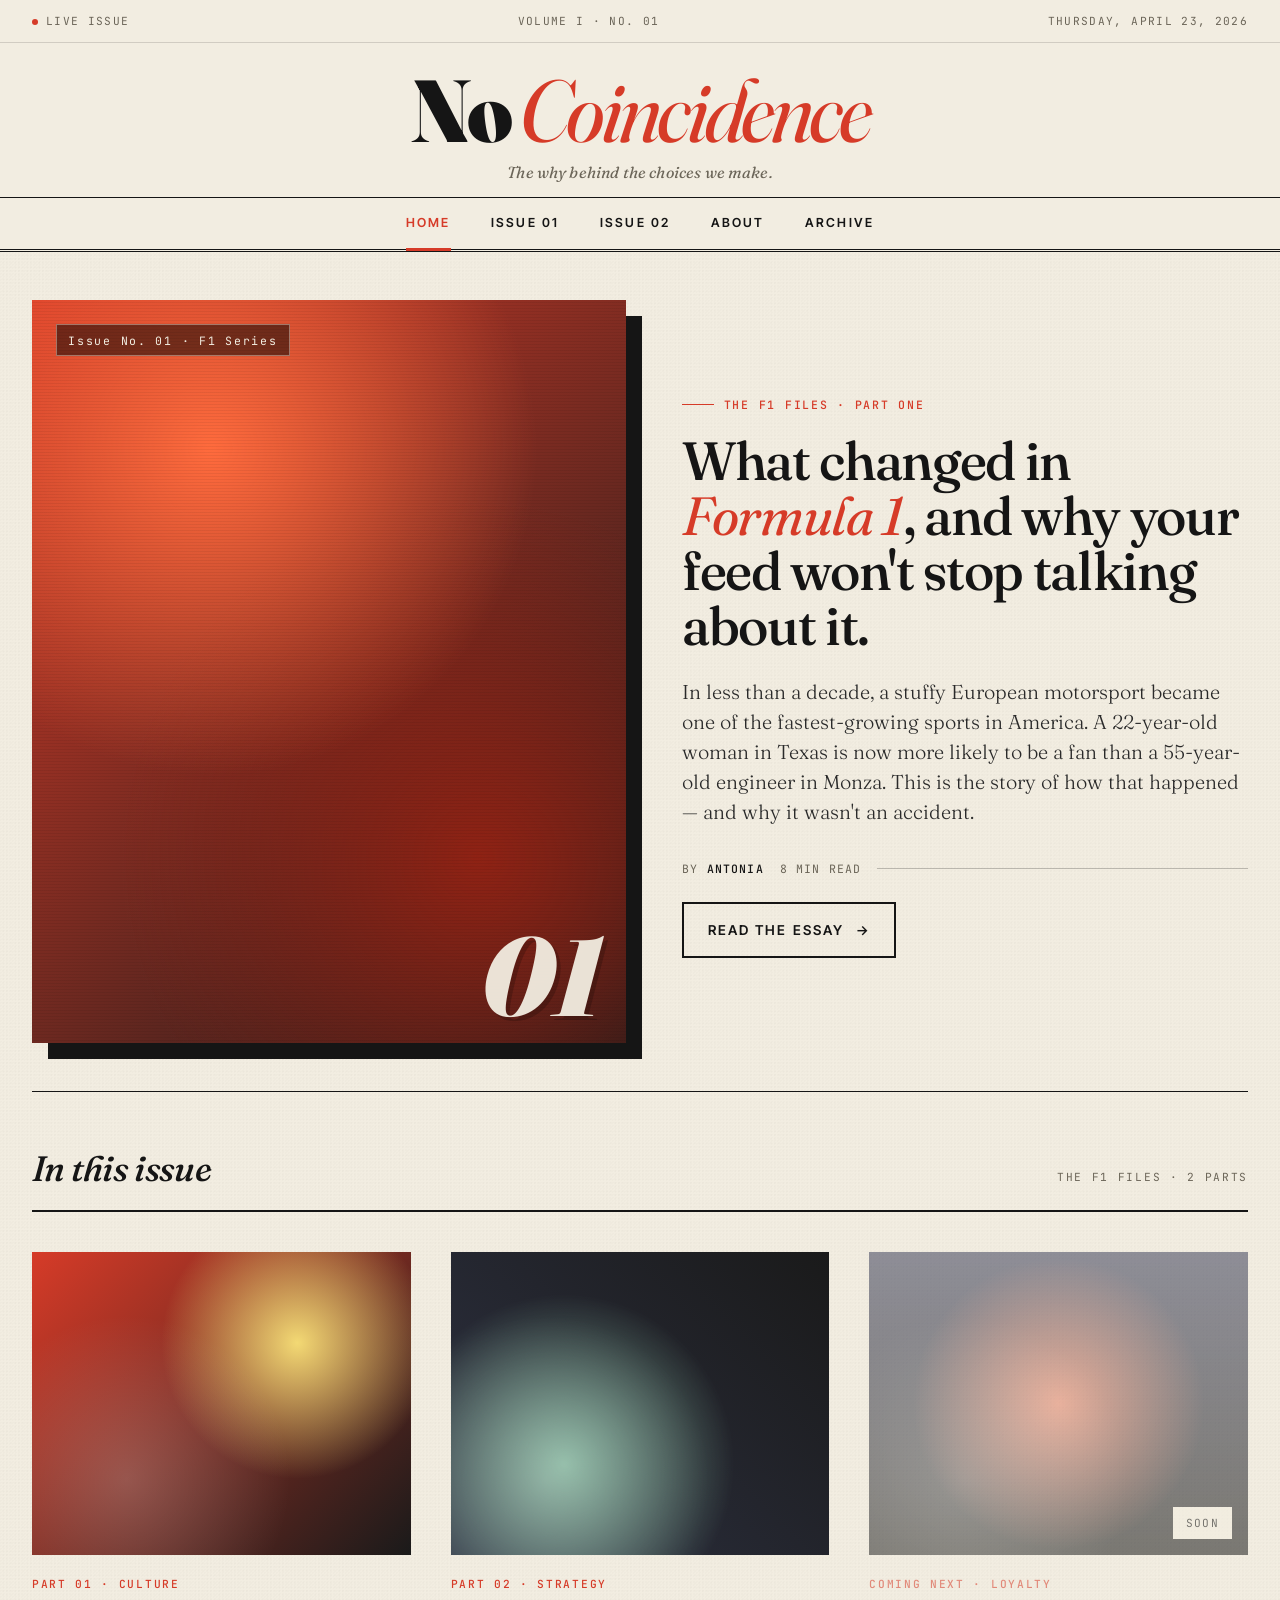
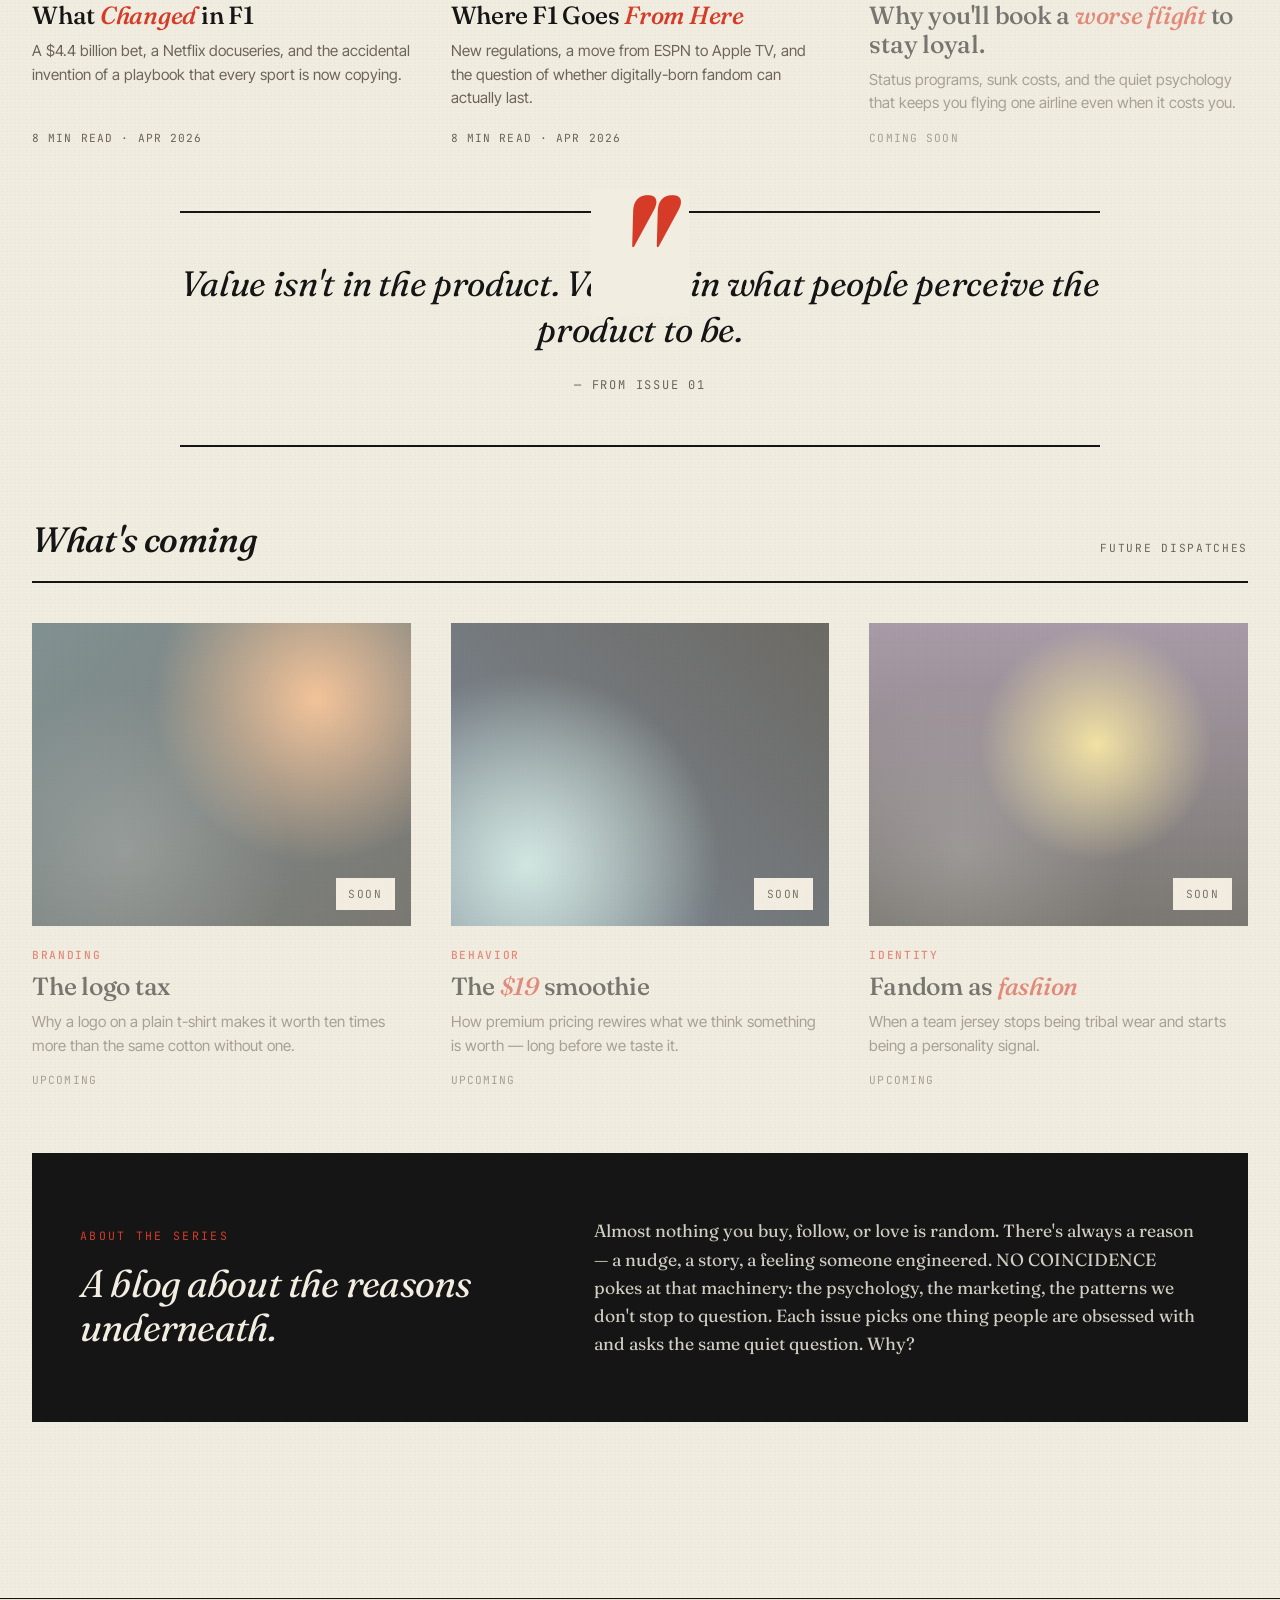
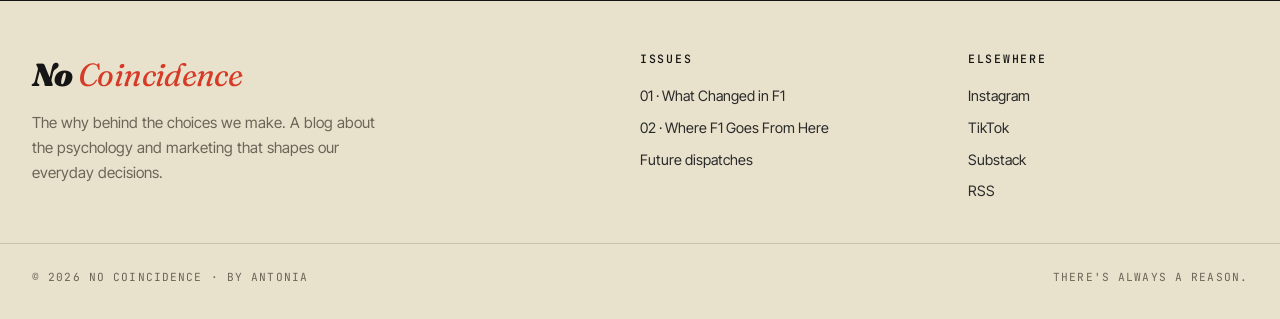
==== index.html @ 225d116c "Add files via upload" ====
<!DOCTYPE html>
<html lang="en">
<head>
  <meta charset="UTF-8">
  <meta name="viewport" content="width=device-width, initial-scale=1.0">
  <title>NO COINCIDENCE — The why behind the choices we make</title>
  <meta name="description" content="NO COINCIDENCE is a blog about the psychology, marketing, and patterns behind our everyday decisions. Why we buy, what we follow, and the behaviors we never stop to question.">
  <link rel="stylesheet" href="styles.css">
  <link rel="icon" href="data:image/svg+xml,<svg xmlns=%22http://www.w3.org/2000/svg%22 viewBox=%220 0 100 100%22><text y=%22.9em%22 font-size=%2290%22>◉</text></svg>">
</head>
<body>

  <!-- MASTHEAD -->
  <header class="masthead">
    <div class="masthead-top">
      <div class="date-line">
        <span><span class="dot"></span>LIVE ISSUE</span>
      </div>
      <div>Volume I · No. 01</div>
      <div class="date-line">
        <span>Thursday, April 23, 2026</span>
      </div>
    </div>
    <div class="masthead-logo">
      <h1><a href="index.html">No <em>Coincidence</em></a></h1>
      <p class="masthead-tagline">The why behind the choices we make.</p>
    </div>
    <nav class="nav">
      <a href="index.html" class="active">Home</a>
      <a href="episode-1.html">Issue 01</a>
      <a href="episode-2.html">Issue 02</a>
      <a href="#about">About</a>
      <a href="#archive">Archive</a>
    </nav>
  </header>

  <main class="container">

    <!-- LEAD STORY -->
    <section class="lead-story">
      <div class="lead-image">
        <div class="issue-stamp">Issue No. 01 · F1 Series</div>
        <div class="issue-number">01</div>
      </div>
      <div class="lead-content">
        <div class="kicker">The F1 Files · Part One</div>
        <h2>What changed in <em>Formula 1</em>, and why your feed won't stop talking about it.</h2>
        <p class="dek">
          In less than a decade, a stuffy European motorsport became one of the fastest-growing sports
          in America. A 22-year-old woman in Texas is now more likely to be a fan than a 55-year-old
          engineer in Monza. This is the story of how that happened — and why it wasn't an accident.
        </p>
        <div class="byline">
          <span>By <strong>Antonia</strong></span>
          <span>8 min read</span>
        </div>
        <a href="episode-1.html" class="read-link">
          Read the essay <span class="arrow">→</span>
        </a>
      </div>
    </section>

    <!-- FEATURED / CURRENT ISSUE -->
    <section>
      <div class="section-header">
        <h3>In this issue</h3>
        <div class="section-meta">The F1 Files · 2 Parts</div>
      </div>

      <div class="article-grid">

        <a href="episode-1.html" class="article-card">
          <div class="thumb thumb-1"></div>
          <div class="category-tag">Part 01 · Culture</div>
          <h4>What <em>Changed</em> in F1</h4>
          <p>A $4.4 billion bet, a Netflix docuseries, and the accidental invention of a playbook that every sport is now copying.</p>
          <div class="meta">8 Min Read · Apr 2026</div>
        </a>

        <a href="episode-2.html" class="article-card">
          <div class="thumb thumb-2"></div>
          <div class="category-tag">Part 02 · Strategy</div>
          <h4>Where F1 Goes <em>From Here</em></h4>
          <p>New regulations, a move from ESPN to Apple TV, and the question of whether digitally-born fandom can actually last.</p>
          <div class="meta">8 Min Read · Apr 2026</div>
        </a>

        <div class="article-card placeholder">
          <div class="thumb thumb-3"></div>
          <div class="category-tag">Coming Next · Loyalty</div>
          <h4>Why you'll book a <em>worse flight</em> to stay loyal.</h4>
          <p>Status programs, sunk costs, and the quiet psychology that keeps you flying one airline even when it costs you.</p>
          <div class="meta">Coming Soon</div>
        </div>

      </div>
    </section>

    <!-- PULL QUOTE -->
    <section class="pull-quote">
      <blockquote>
        Value isn't in the product. Value is in what people perceive the product to be.
      </blockquote>
      <cite>— From Issue 01</cite>
    </section>

    <!-- UPCOMING TOPICS -->
    <section id="archive">
      <div class="section-header">
        <h3>What's coming</h3>
        <div class="section-meta">Future Dispatches</div>
      </div>

      <div class="article-grid">
        <div class="article-card placeholder">
          <div class="thumb thumb-4"></div>
          <div class="category-tag">Branding</div>
          <h4>The logo tax</h4>
          <p>Why a logo on a plain t-shirt makes it worth ten times more than the same cotton without one.</p>
          <div class="meta">Upcoming</div>
        </div>

        <div class="article-card placeholder">
          <div class="thumb thumb-5"></div>
          <div class="category-tag">Behavior</div>
          <h4>The <em>$19</em> smoothie</h4>
          <p>How premium pricing rewires what we think something is worth — long before we taste it.</p>
          <div class="meta">Upcoming</div>
        </div>

        <div class="article-card placeholder">
          <div class="thumb thumb-6"></div>
          <div class="category-tag">Identity</div>
          <h4>Fandom as <em>fashion</em></h4>
          <p>When a team jersey stops being tribal wear and starts being a personality signal.</p>
          <div class="meta">Upcoming</div>
        </div>
      </div>
    </section>

    <!-- ABOUT -->
    <section id="about" class="about-block">
      <div>
        <div class="label">About the Series</div>
        <h3>A blog about the reasons underneath.</h3>
      </div>
      <div>
        <p>
          Almost nothing you buy, follow, or love is random. There's always a reason — a nudge, a story,
          a feeling someone engineered. NO COINCIDENCE pokes at that machinery: the psychology, the marketing,
          the patterns we don't stop to question. Each issue picks one thing people are obsessed with and
          asks the same quiet question. Why?
        </p>
      </div>
    </section>

  </main>

  <!-- FOOTER -->
  <footer class="site-footer">
    <div class="footer-inner">
      <div>
        <h4>No <em style="color: var(--accent); font-weight: 400;">Coincidence</em></h4>
        <p>The why behind the choices we make. A blog about the psychology and marketing that shapes our everyday decisions.</p>
      </div>
      <div>
        <h5>Issues</h5>
        <ul>
          <li><a href="episode-1.html">01 · What Changed in F1</a></li>
          <li><a href="episode-2.html">02 · Where F1 Goes From Here</a></li>
          <li><a href="#archive">Future dispatches</a></li>
        </ul>
      </div>
      <div>
        <h5>Elsewhere</h5>
        <ul>
          <li><a href="#">Instagram</a></li>
          <li><a href="#">TikTok</a></li>
          <li><a href="#">Substack</a></li>
          <li><a href="#">RSS</a></li>
        </ul>
      </div>
    </div>
    <div class="footer-colophon">
      <div>© 2026 No Coincidence · By Antonia</div>
      <div>There's always a reason.</div>
    </div>
  </footer>

</body>
</html>
---- styles.css ----
/* ============================================================
   NO COINCIDENCE — editorial blog
   Fonts: Fraunces (display), Inter Tight (body), JetBrains Mono (meta)
   ============================================================ */

@import url('https://fonts.googleapis.com/css2?family=Fraunces:ital,opsz,wght@0,9..144,300;0,9..144,400;0,9..144,500;0,9..144,700;0,9..144,900;1,9..144,400;1,9..144,700;1,9..144,900&family=Inter+Tight:wght@400;500;600;700&family=JetBrains+Mono:wght@400;500&display=swap');

:root {
  --paper:        #f2ede1;
  --paper-warm:   #e8e1cc;
  --ink:          #151515;
  --ink-soft:     #2a2a2a;
  --muted:        #6b6558;
  --rule:         #151515;
  --accent:       #d63b28;
  --accent-deep:  #8f2214;
  --highlight:    #f3d974;
}

* { box-sizing: border-box; margin: 0; padding: 0; }
html { scroll-behavior: smooth; }

body {
  font-family: 'Inter Tight', sans-serif;
  background: var(--paper);
  color: var(--ink);
  line-height: 1.65;
  font-size: 17px;
  -webkit-font-smoothing: antialiased;
  background-image:
    radial-gradient(circle at 20% 30%, rgba(0,0,0,0.012) 1px, transparent 1px),
    radial-gradient(circle at 80% 70%, rgba(0,0,0,0.012) 1px, transparent 1px);
  background-size: 3px 3px, 4px 4px;
}

a { color: inherit; }

/* ============ MASTHEAD ============ */
.masthead {
  border-bottom: 3px double var(--rule);
  background: var(--paper);
  position: sticky;
  top: 0;
  z-index: 100;
  backdrop-filter: blur(8px);
  background-color: rgba(242, 237, 225, 0.96);
}

.masthead-top {
  max-width: 1280px;
  margin: 0 auto;
  padding: 0.75rem 2rem;
  display: flex;
  justify-content: space-between;
  align-items: center;
  font-family: 'JetBrains Mono', monospace;
  font-size: 0.7rem;
  letter-spacing: 0.12em;
  text-transform: uppercase;
  color: var(--muted);
  border-bottom: 1px solid rgba(21, 21, 21, 0.15);
}

.masthead-top .dot {
  display: inline-block;
  width: 6px; height: 6px;
  border-radius: 50%;
  background: var(--accent);
  margin-right: 0.5rem;
  vertical-align: middle;
  animation: pulse 2s ease-in-out infinite;
}

@keyframes pulse {
  0%, 100% { opacity: 1; }
  50% { opacity: 0.4; }
}

.masthead-logo {
  max-width: 1280px;
  margin: 0 auto;
  padding: 1.75rem 2rem 0.75rem;
  text-align: center;
}

.masthead-logo h1 {
  font-family: 'Fraunces', serif;
  font-weight: 900;
  font-size: clamp(2.5rem, 7vw, 5.5rem);
  letter-spacing: -0.045em;
  line-height: 0.9;
  font-variation-settings: 'opsz' 144;
}

.masthead-logo h1 a {
  color: var(--ink);
  text-decoration: none;
}

.masthead-logo h1 em {
  font-style: italic;
  font-weight: 400;
  color: var(--accent);
}

.masthead-tagline {
  font-family: 'Fraunces', serif;
  font-style: italic;
  font-size: 1rem;
  color: var(--muted);
  margin-top: 0.5rem;
  letter-spacing: 0.01em;
}

.nav {
  max-width: 1280px;
  margin: 0 auto;
  padding: 0.75rem 2rem;
  display: flex;
  justify-content: center;
  gap: 2.5rem;
  border-top: 1px solid var(--rule);
}

.nav a {
  font-family: 'Inter Tight', sans-serif;
  font-size: 0.78rem;
  font-weight: 600;
  text-transform: uppercase;
  letter-spacing: 0.18em;
  color: var(--ink);
  text-decoration: none;
  transition: color 0.2s;
  position: relative;
  padding: 0.2rem 0;
}

.nav a:hover { color: var(--accent); }

.nav a.active {
  color: var(--accent);
}

.nav a.active::after {
  content: '';
  position: absolute;
  bottom: -0.85rem;
  left: 0;
  right: 0;
  height: 3px;
  background: var(--accent);
}

/* ============ GENERIC CONTAINER ============ */
.container {
  max-width: 1280px;
  margin: 0 auto;
  padding: 3rem 2rem;
}

/* ============ LEAD STORY ============ */
.lead-story {
  display: grid;
  grid-template-columns: 1.05fr 1fr;
  gap: 3.5rem;
  padding-bottom: 3rem;
  border-bottom: 1px solid var(--rule);
  margin-bottom: 3rem;
  align-items: center;
}

.lead-image {
  aspect-ratio: 4 / 5;
  position: relative;
  overflow: hidden;
  box-shadow: 16px 16px 0 var(--ink);
  background:
    radial-gradient(circle at 30% 20%, #ff6b3d 0%, transparent 45%),
    radial-gradient(circle at 75% 75%, #8f2214 0%, transparent 50%),
    linear-gradient(135deg, #d63b28 0%, #1a1a1a 100%);
}

.lead-image::before {
  content: '';
  position: absolute;
  inset: 0;
  background: repeating-linear-gradient(
    0deg,
    transparent 0,
    transparent 2px,
    rgba(0,0,0,0.06) 2px,
    rgba(0,0,0,0.06) 3px
  );
}

.lead-image .issue-stamp {
  position: absolute;
  top: 1.5rem;
  left: 1.5rem;
  font-family: 'JetBrains Mono', monospace;
  font-size: 0.72rem;
  letter-spacing: 0.15em;
  color: var(--paper);
  background: rgba(0,0,0,0.5);
  padding: 0.35rem 0.7rem;
  border: 1px solid rgba(242, 237, 225, 0.4);
}

.lead-image .issue-number {
  position: absolute;
  bottom: 1rem;
  right: 1.5rem;
  font-family: 'Fraunces', serif;
  font-style: italic;
  font-weight: 900;
  font-size: 7rem;
  color: var(--paper);
  line-height: 0.9;
  opacity: 0.95;
  text-shadow: 4px 4px 0 rgba(0,0,0,0.2);
}

.lead-content .kicker {
  display: inline-flex;
  align-items: center;
  gap: 0.6rem;
  font-family: 'JetBrains Mono', monospace;
  font-size: 0.72rem;
  letter-spacing: 0.15em;
  text-transform: uppercase;
  color: var(--accent);
  font-weight: 500;
  margin-bottom: 1.25rem;
}

.lead-content .kicker::before {
  content: '';
  width: 2rem;
  height: 1px;
  background: var(--accent);
}

.lead-content h2 {
  font-family: 'Fraunces', serif;
  font-weight: 500;
  font-size: clamp(2rem, 4.2vw, 3.6rem);
  line-height: 1.02;
  letter-spacing: -0.025em;
  margin-bottom: 1.5rem;
}

.lead-content h2 em {
  font-style: italic;
  color: var(--accent);
  font-weight: 400;
}

.lead-content .dek {
  font-family: 'Fraunces', serif;
  font-size: 1.25rem;
  line-height: 1.5;
  color: var(--ink-soft);
  margin-bottom: 2rem;
  font-weight: 300;
  max-width: 52ch;
}

.byline {
  font-family: 'JetBrains Mono', monospace;
  font-size: 0.72rem;
  letter-spacing: 0.1em;
  text-transform: uppercase;
  color: var(--muted);
  display: flex;
  align-items: center;
  gap: 1rem;
  margin-bottom: 1.5rem;
}

.byline strong { color: var(--ink); font-weight: 500; }
.byline::after {
  content: '';
  flex: 1;
  height: 1px;
  background: var(--rule);
  opacity: 0.25;
}

.read-link {
  display: inline-flex;
  align-items: center;
  gap: 0.75rem;
  font-family: 'Inter Tight', sans-serif;
  font-size: 0.85rem;
  font-weight: 600;
  text-transform: uppercase;
  letter-spacing: 0.15em;
  color: var(--ink);
  text-decoration: none;
  padding: 0.9rem 1.5rem;
  border: 2px solid var(--ink);
  transition: all 0.25s ease;
  background: transparent;
}

.read-link:hover {
  background: var(--ink);
  color: var(--paper);
  transform: translate(-2px, -2px);
  box-shadow: 4px 4px 0 var(--accent);
}

.read-link .arrow {
  transition: transform 0.25s ease;
}

.read-link:hover .arrow { transform: translateX(4px); }

/* ============ SECTION HEADERS ============ */
.section-header {
  display: flex;
  align-items: baseline;
  justify-content: space-between;
  margin-bottom: 2.5rem;
  padding-bottom: 0.75rem;
  border-bottom: 2px solid var(--rule);
}

.section-header h3 {
  font-family: 'Fraunces', serif;
  font-style: italic;
  font-weight: 500;
  font-size: clamp(1.6rem, 3vw, 2.2rem);
  letter-spacing: -0.01em;
}

.section-header .section-meta {
  font-family: 'JetBrains Mono', monospace;
  font-size: 0.7rem;
  letter-spacing: 0.15em;
  text-transform: uppercase;
  color: var(--muted);
}

/* ============ ARTICLE GRID ============ */
.article-grid {
  display: grid;
  grid-template-columns: repeat(3, 1fr);
  gap: 2.5rem;
  margin-bottom: 4rem;
}

.article-card {
  display: flex;
  flex-direction: column;
  text-decoration: none;
  color: var(--ink);
  transition: transform 0.3s ease;
}

.article-card:hover { transform: translateY(-4px); }

.article-card .thumb {
  aspect-ratio: 5 / 4;
  margin-bottom: 1.25rem;
  position: relative;
  overflow: hidden;
}

.article-card .thumb::before {
  content: '';
  position: absolute;
  inset: 0;
  background-image: radial-gradient(circle at 25% 75%, rgba(255,255,255,0.2), transparent 45%);
}

.article-card .thumb::after {
  content: 'READ →';
  position: absolute;
  bottom: 1rem;
  right: 1rem;
  background: var(--paper);
  color: var(--ink);
  padding: 0.4rem 0.8rem;
  font-family: 'JetBrains Mono', monospace;
  font-size: 0.7rem;
  letter-spacing: 0.12em;
  opacity: 0;
  transform: translateY(6px);
  transition: all 0.3s;
}

.article-card:hover .thumb::after {
  opacity: 1;
  transform: translateY(0);
}

.thumb-1 {
  background:
    radial-gradient(circle at 70% 30%, #f3d974 0%, transparent 40%),
    linear-gradient(135deg, #d63b28 0%, #1a1a1a 100%);
}
.thumb-2 {
  background:
    radial-gradient(circle at 30% 70%, #81b29a 0%, transparent 50%),
    linear-gradient(45deg, #2d3142 0%, #1a1a1a 100%);
}
.thumb-3 {
  background:
    radial-gradient(circle at 50% 50%, #e07a5f 0%, transparent 60%),
    linear-gradient(180deg, #3d405b 0%, #1a1a1a 100%);
}
.thumb-4 {
  background:
    radial-gradient(circle at 75% 25%, #f4a261 0%, transparent 45%),
    linear-gradient(135deg, #264653 0%, #1a1a1a 100%);
}
.thumb-5 {
  background:
    radial-gradient(circle at 20% 80%, #a8dadc 0%, transparent 50%),
    linear-gradient(45deg, #1d3557 0%, #000 100%);
}
.thumb-6 {
  background:
    radial-gradient(circle at 60% 40%, #f3d974 0%, transparent 40%),
    linear-gradient(180deg, #6d597a 0%, #1a1a1a 100%);
}

.article-card .category-tag {
  font-family: 'JetBrains Mono', monospace;
  font-size: 0.7rem;
  letter-spacing: 0.15em;
  text-transform: uppercase;
  color: var(--accent);
  margin-bottom: 0.5rem;
  font-weight: 500;
}

.article-card h4 {
  font-family: 'Fraunces', serif;
  font-weight: 500;
  font-size: 1.55rem;
  line-height: 1.15;
  letter-spacing: -0.01em;
  margin-bottom: 0.6rem;
}

.article-card h4 em { font-style: italic; color: var(--accent); }

.article-card p {
  font-size: 0.95rem;
  color: var(--muted);
  line-height: 1.55;
  margin-bottom: 0.85rem;
}

.article-card .meta {
  font-family: 'JetBrains Mono', monospace;
  font-size: 0.7rem;
  letter-spacing: 0.1em;
  color: var(--muted);
  text-transform: uppercase;
  margin-top: auto;
}

/* placeholder (coming soon) articles */
.article-card.placeholder {
  opacity: 0.55;
  cursor: default;
}
.article-card.placeholder:hover { transform: none; }
.article-card.placeholder .thumb::after { content: 'SOON'; opacity: 1; transform: none; }

/* ============ PULL QUOTE ============ */
.pull-quote {
  max-width: 920px;
  margin: 4rem auto;
  padding: 3rem 0;
  text-align: center;
  border-top: 2px solid var(--rule);
  border-bottom: 2px solid var(--rule);
  position: relative;
}

.pull-quote::before {
  content: '"';
  font-family: 'Fraunces', serif;
  font-weight: 900;
  font-size: 8rem;
  position: absolute;
  top: -1.5rem;
  left: 50%;
  transform: translateX(-50%);
  color: var(--accent);
  line-height: 1;
  font-style: italic;
  background: var(--paper);
  padding: 0 1.5rem;
}

.pull-quote blockquote {
  font-family: 'Fraunces', serif;
  font-style: italic;
  font-weight: 400;
  font-size: clamp(1.5rem, 3vw, 2.2rem);
  line-height: 1.3;
  letter-spacing: -0.01em;
  margin-bottom: 1rem;
}

.pull-quote cite {
  font-family: 'JetBrains Mono', monospace;
  font-style: normal;
  font-size: 0.75rem;
  letter-spacing: 0.15em;
  text-transform: uppercase;
  color: var(--muted);
}

/* ============ ABOUT / FOOTER CTA ============ */
.about-block {
  background: var(--ink);
  color: var(--paper);
  padding: 4rem 3rem;
  margin: 4rem 0;
  display: grid;
  grid-template-columns: 1fr 1.3fr;
  gap: 3rem;
  align-items: center;
}

.about-block .label {
  font-family: 'JetBrains Mono', monospace;
  font-size: 0.72rem;
  letter-spacing: 0.2em;
  text-transform: uppercase;
  color: var(--accent);
  margin-bottom: 1rem;
}

.about-block h3 {
  font-family: 'Fraunces', serif;
  font-weight: 400;
  font-style: italic;
  font-size: clamp(1.8rem, 3vw, 2.6rem);
  line-height: 1.15;
  letter-spacing: -0.02em;
}

.about-block p {
  font-family: 'Fraunces', serif;
  font-size: 1.1rem;
  line-height: 1.6;
  color: rgba(242, 237, 225, 0.85);
}

/* ============ FOOTER ============ */
.site-footer {
  border-top: 3px double var(--rule);
  margin-top: 4rem;
  padding: 3rem 0 2rem;
  background: var(--paper-warm);
}

.footer-inner {
  max-width: 1280px;
  margin: 0 auto;
  padding: 0 2rem;
  display: grid;
  grid-template-columns: 2fr 1fr 1fr;
  gap: 3rem;
  margin-bottom: 2rem;
}

.footer-inner h4 {
  font-family: 'Fraunces', serif;
  font-weight: 900;
  font-style: italic;
  font-size: 2rem;
  margin-bottom: 0.5rem;
  letter-spacing: -0.02em;
}

.footer-inner p {
  color: var(--muted);
  font-size: 0.95rem;
  max-width: 40ch;
}

.footer-inner h5 {
  font-family: 'JetBrains Mono', monospace;
  font-size: 0.72rem;
  letter-spacing: 0.15em;
  text-transform: uppercase;
  color: var(--ink);
  margin-bottom: 1rem;
  font-weight: 500;
}

.footer-inner ul { list-style: none; }
.footer-inner li { margin-bottom: 0.5rem; font-size: 0.9rem; }
.footer-inner a { color: var(--ink-soft); text-decoration: none; transition: color 0.2s; }
.footer-inner a:hover { color: var(--accent); }

.footer-colophon {
  max-width: 1280px;
  margin: 0 auto;
  padding: 1.5rem 2rem 0;
  border-top: 1px solid rgba(21, 21, 21, 0.15);
  font-family: 'JetBrains Mono', monospace;
  font-size: 0.7rem;
  letter-spacing: 0.1em;
  text-transform: uppercase;
  color: var(--muted);
  display: flex;
  justify-content: space-between;
  align-items: center;
}

/* ============================================================
   ARTICLE PAGE STYLES
   ============================================================ */

.article-hero {
  max-width: 820px;
  margin: 0 auto;
  padding: 4rem 2rem 2rem;
  text-align: center;
}

.article-hero .kicker {
  display: inline-flex;
  align-items: center;
  gap: 0.6rem;
  font-family: 'JetBrains Mono', monospace;
  font-size: 0.72rem;
  letter-spacing: 0.15em;
  text-transform: uppercase;
  color: var(--accent);
  font-weight: 500;
  margin-bottom: 1.5rem;
}

.article-hero h1 {
  font-family: 'Fraunces', serif;
  font-weight: 500;
  font-size: clamp(2.2rem, 5vw, 4rem);
  line-height: 1.02;
  letter-spacing: -0.03em;
  margin-bottom: 1.5rem;
}

.article-hero h1 em {
  font-style: italic;
  color: var(--accent);
  font-weight: 400;
}

.article-hero .dek {
  font-family: 'Fraunces', serif;
  font-size: 1.3rem;
  line-height: 1.5;
  color: var(--ink-soft);
  font-weight: 300;
  max-width: 58ch;
  margin: 0 auto 2rem;
}

.article-meta {
  display: flex;
  justify-content: center;
  gap: 2rem;
  font-family: 'JetBrains Mono', monospace;
  font-size: 0.72rem;
  letter-spacing: 0.12em;
  text-transform: uppercase;
  color: var(--muted);
  padding-top: 1.5rem;
  border-top: 1px solid rgba(21, 21, 21, 0.2);
  margin-top: 1rem;
}

.article-meta strong { color: var(--ink); font-weight: 500; }

.article-feature-image {
  max-width: 1100px;
  margin: 2rem auto 0;
  padding: 0 2rem;
}

.article-feature-image .inner {
  aspect-ratio: 16 / 8;
  position: relative;
  overflow: hidden;
}

.article-feature-image .caption {
  font-family: 'JetBrains Mono', monospace;
  font-size: 0.7rem;
  letter-spacing: 0.1em;
  text-transform: uppercase;
  color: var(--muted);
  margin-top: 0.75rem;
  text-align: center;
}

.article-body {
  max-width: 720px;
  margin: 0 auto;
  padding: 3rem 2rem;
  font-family: 'Fraunces', serif;
  font-size: 1.15rem;
  line-height: 1.75;
  color: var(--ink-soft);
}

.article-body > p:first-of-type::first-letter {
  font-family: 'Fraunces', serif;
  font-weight: 900;
  font-style: italic;
  float: left;
  font-size: 5rem;
  line-height: 0.85;
  padding: 0.5rem 0.7rem 0 0;
  color: var(--accent);
}

.article-body p {
  margin-bottom: 1.5rem;
}

.article-body h2 {
  font-family: 'Fraunces', serif;
  font-weight: 500;
  font-style: italic;
  font-size: 2rem;
  line-height: 1.15;
  letter-spacing: -0.02em;
  margin: 3rem 0 1.25rem;
  color: var(--ink);
  padding-top: 1.5rem;
  border-top: 1px solid rgba(21, 21, 21, 0.2);
}

.article-body h2 .section-num {
  display: block;
  font-family: 'JetBrains Mono', monospace;
  font-size: 0.7rem;
  font-style: normal;
  letter-spacing: 0.2em;
  text-transform: uppercase;
  color: var(--accent);
  margin-bottom: 0.5rem;
  font-weight: 500;
}

.article-body blockquote {
  margin: 2.5rem 0;
  padding: 1.5rem 2rem;
  border-left: 4px solid var(--accent);
  font-family: 'Fraunces', serif;
  font-style: italic;
  font-size: 1.35rem;
  line-height: 1.4;
  color: var(--ink);
  background: var(--paper-warm);
}

.article-body strong {
  color: var(--ink);
  font-weight: 700;
}

.article-body .stat-callout {
  display: block;
  margin: 2.5rem 0;
  padding: 2rem;
  background: var(--ink);
  color: var(--paper);
  position: relative;
}

.article-body .stat-callout .stat-number {
  font-family: 'Fraunces', serif;
  font-weight: 900;
  font-style: italic;
  font-size: clamp(3rem, 6vw, 5rem);
  line-height: 1;
  color: var(--accent);
  letter-spacing: -0.03em;
  display: block;
}

.article-body .stat-callout .stat-label {
  font-family: 'JetBrains Mono', monospace;
  font-size: 0.85rem;
  letter-spacing: 0.05em;
  text-transform: uppercase;
  color: var(--paper);
  margin-top: 0.75rem;
  line-height: 1.4;
  font-style: normal;
}

/* Next article CTA at bottom of article */
.next-article {
  max-width: 900px;
  margin: 4rem auto;
  padding: 2.5rem 2rem;
  border-top: 3px double var(--rule);
  border-bottom: 3px double var(--rule);
  display: grid;
  grid-template-columns: auto 1fr auto;
  gap: 2rem;
  align-items: center;
  text-decoration: none;
  color: inherit;
  transition: background 0.2s;
}

.next-article:hover { background: var(--paper-warm); }

.next-article .label {
  font-family: 'JetBrains Mono', monospace;
  font-size: 0.72rem;
  letter-spacing: 0.2em;
  text-transform: uppercase;
  color: var(--accent);
  writing-mode: vertical-rl;
  transform: rotate(180deg);
}

.next-article h3 {
  font-family: 'Fraunces', serif;
  font-weight: 500;
  font-style: italic;
  font-size: 1.8rem;
  line-height: 1.15;
  letter-spacing: -0.01em;
}

.next-article .arrow-big {
  font-size: 2.5rem;
  color: var(--accent);
  transition: transform 0.25s ease;
}

.next-article:hover .arrow-big { transform: translateX(8px); }

/* ============ RESPONSIVE ============ */
@media (max-width: 900px) {
  .lead-story { grid-template-columns: 1fr; gap: 2rem; }
  .lead-image { aspect-ratio: 4/3; box-shadow: 10px 10px 0 var(--ink); }
  .article-grid { grid-template-columns: repeat(2, 1fr); gap: 2rem; }
  .about-block { grid-template-columns: 1fr; padding: 2.5rem 2rem; }
  .footer-inner { grid-template-columns: 1fr; gap: 2rem; }
  .footer-colophon { flex-direction: column; gap: 0.75rem; text-align: center; }
  .nav { gap: 1.5rem; flex-wrap: wrap; }
  .next-article { grid-template-columns: 1fr; text-align: center; }
  .next-article .label { writing-mode: horizontal-tb; transform: none; }
}

@media (max-width: 600px) {
  .masthead-top { font-size: 0.62rem; }
  .masthead-top .date-line span:not(:first-child) { display: none; }
  .article-grid { grid-template-columns: 1fr; }
  .container { padding: 2rem 1.25rem; }
  .article-body { padding: 2rem 1.25rem; font-size: 1.05rem; }
  .article-body > p:first-of-type::first-letter { font-size: 3.5rem; }
  .article-meta { flex-direction: column; gap: 0.5rem; }
  .pull-quote blockquote { font-size: 1.3rem; }
}
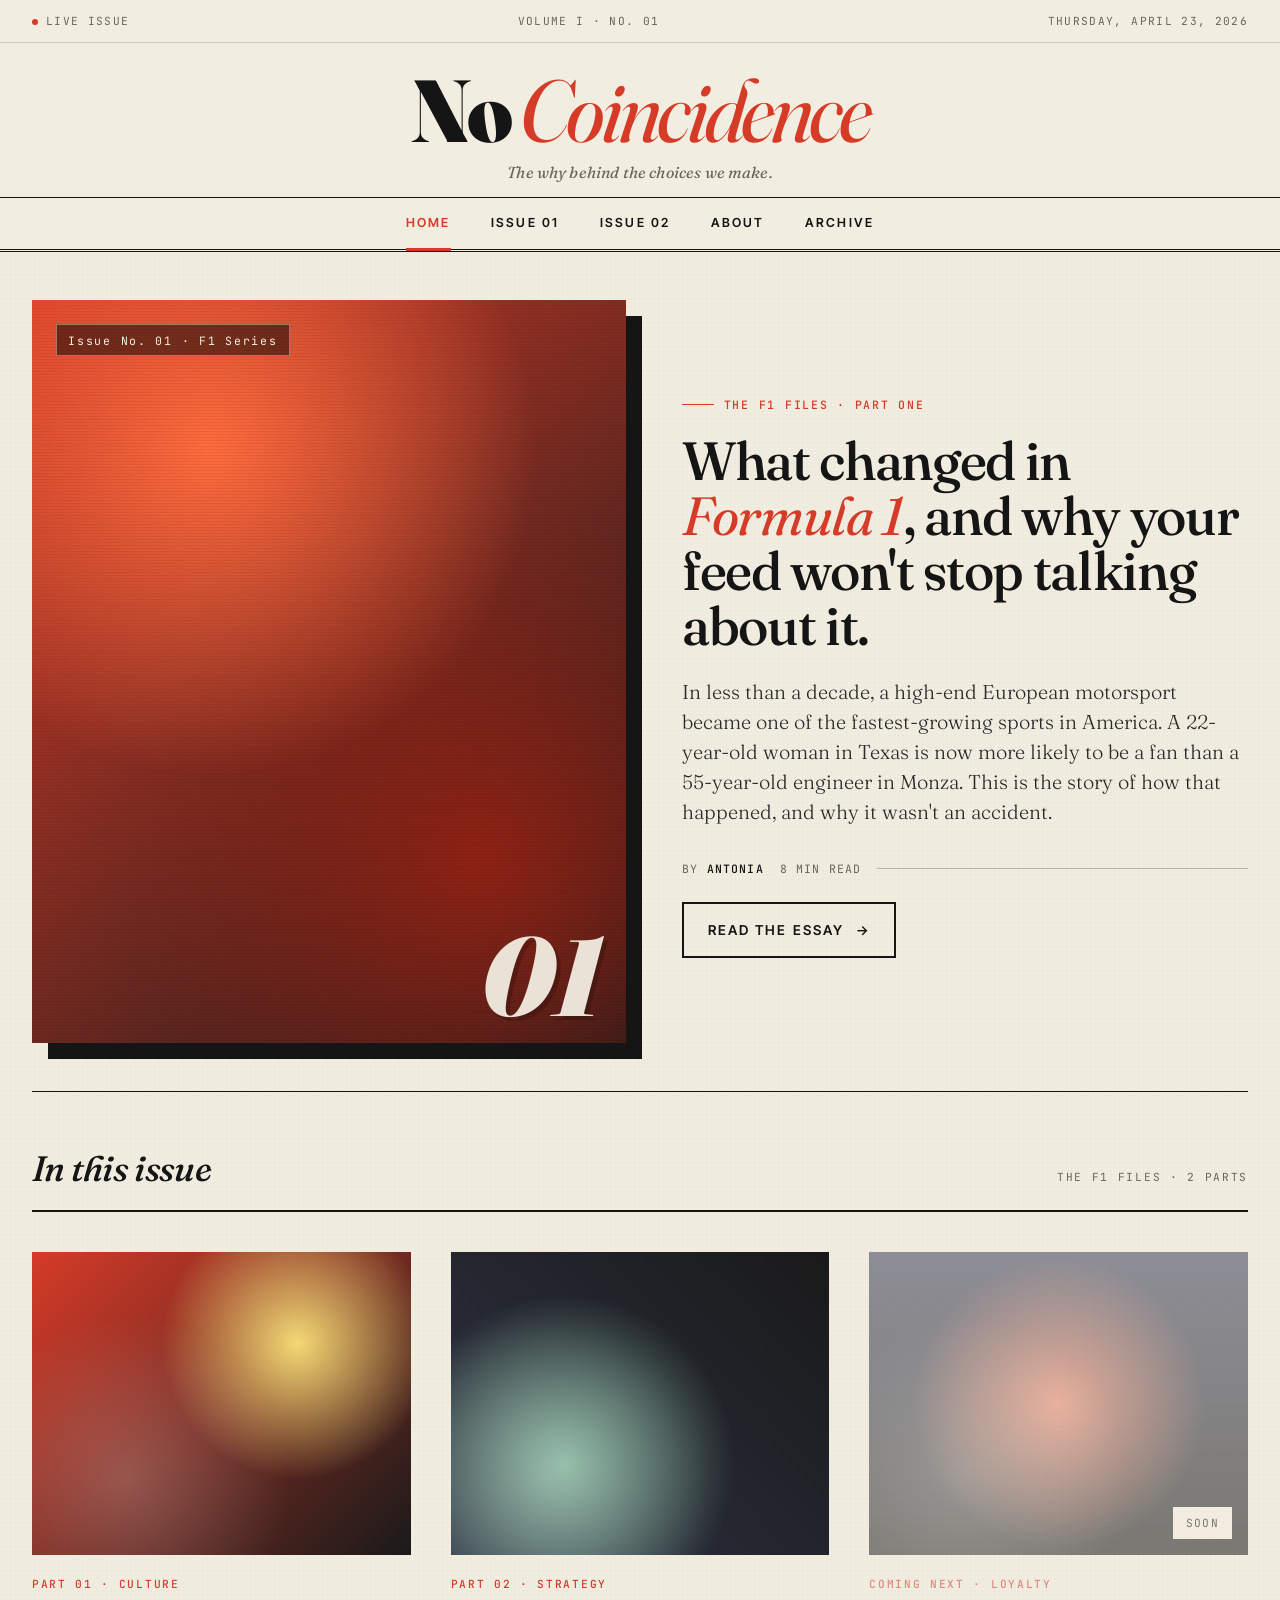
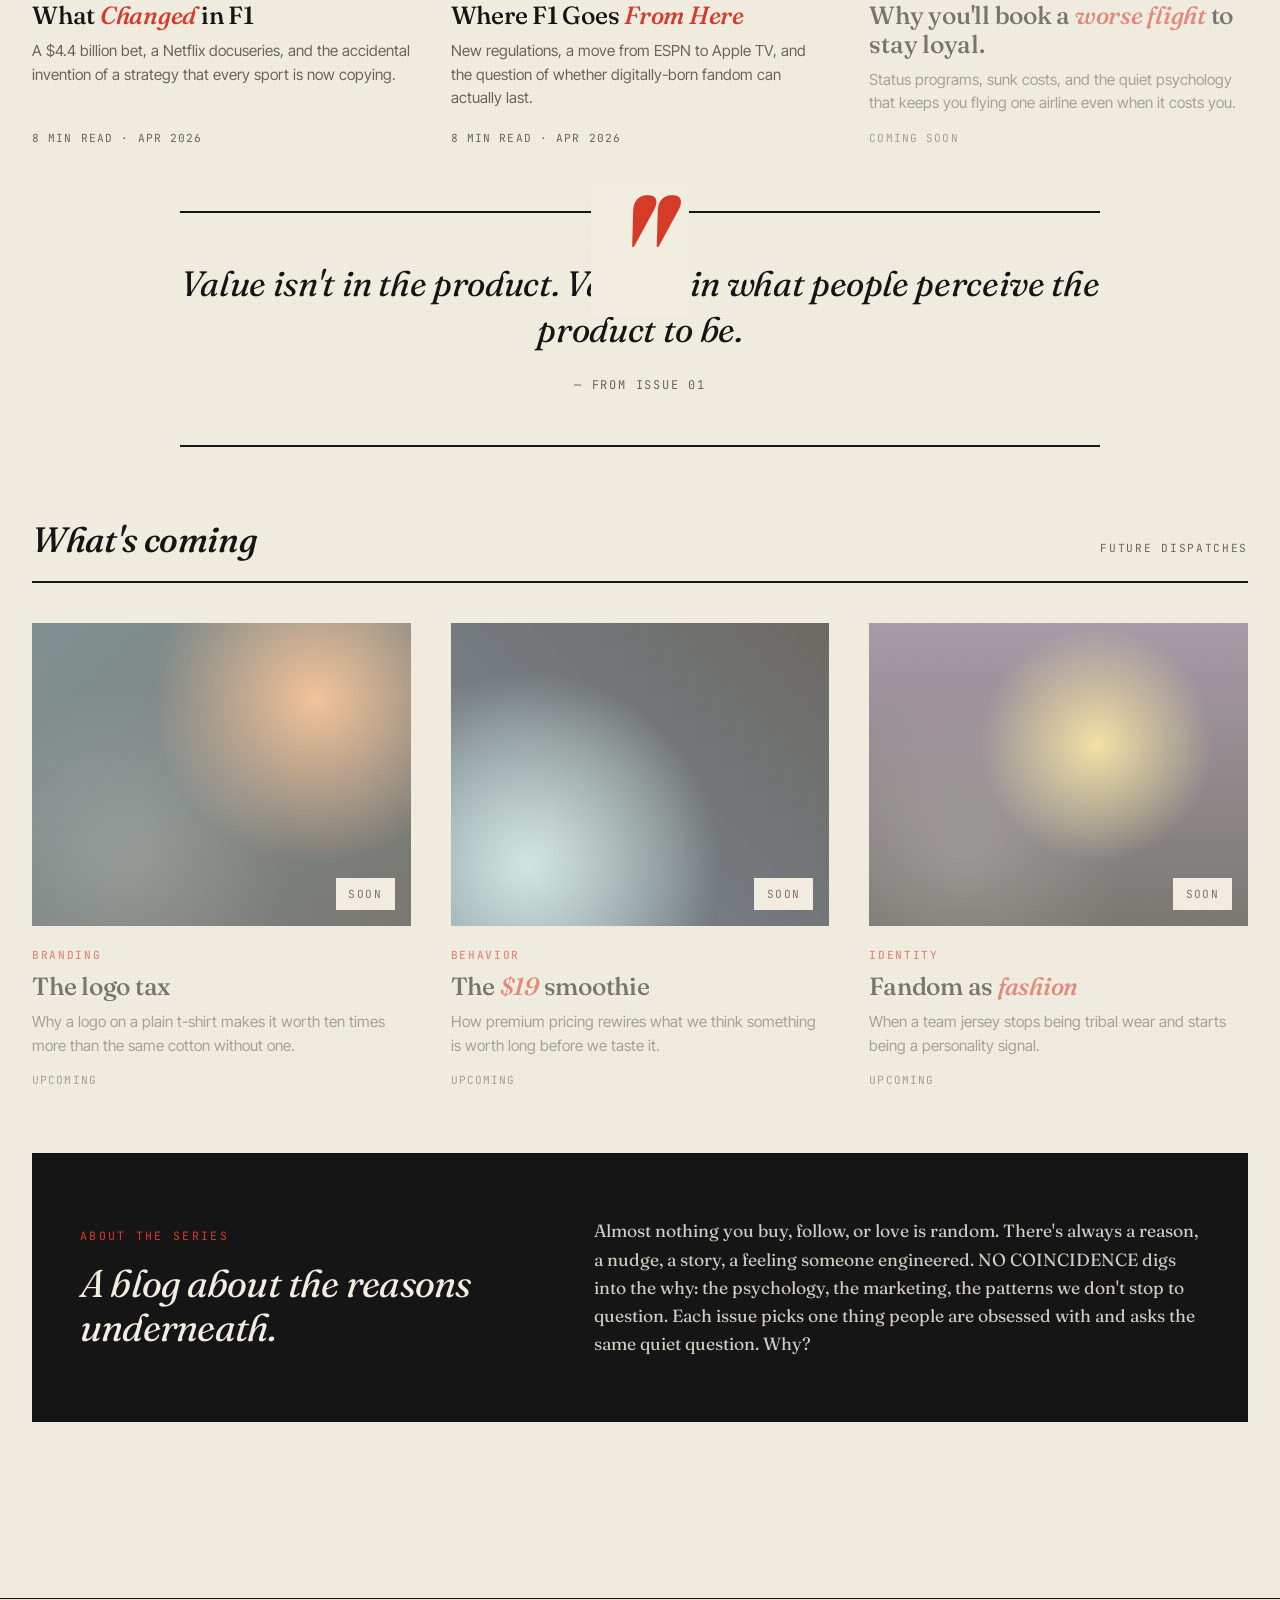
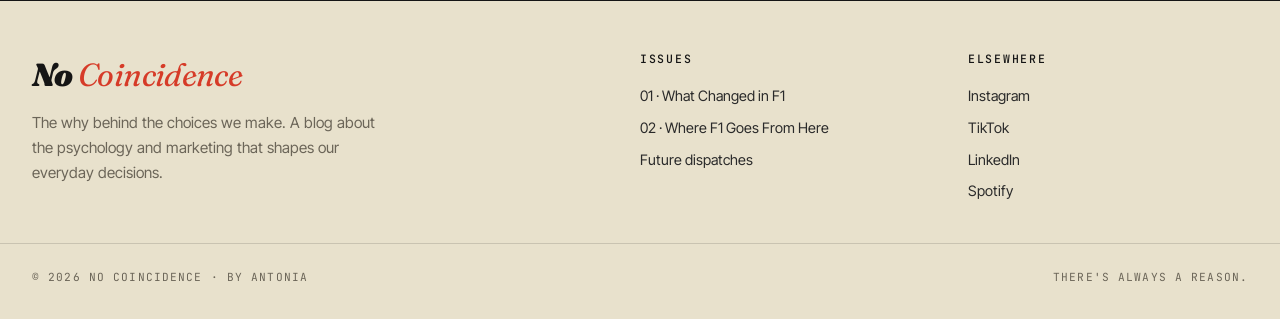
==== commit 2b8c4c84: "Update index.html" ====
--- a/index.html
+++ b/index.html
@@ -46,9 +46,9 @@
         <div class="kicker">The F1 Files · Part One</div>
         <h2>What changed in <em>Formula 1</em>, and why your feed won't stop talking about it.</h2>
         <p class="dek">
-          In less than a decade, a stuffy European motorsport became one of the fastest-growing sports
+          In less than a decade, a high-end European motorsport became one of the fastest-growing sports
           in America. A 22-year-old woman in Texas is now more likely to be a fan than a 55-year-old
-          engineer in Monza. This is the story of how that happened — and why it wasn't an accident.
+          engineer in Monza. This is the story of how that happened, and why it wasn't an accident.
         </p>
         <div class="byline">
           <span>By <strong>Antonia</strong></span>
@@ -73,7 +73,7 @@
           <div class="thumb thumb-1"></div>
           <div class="category-tag">Part 01 · Culture</div>
           <h4>What <em>Changed</em> in F1</h4>
-          <p>A $4.4 billion bet, a Netflix docuseries, and the accidental invention of a playbook that every sport is now copying.</p>
+          <p>A $4.4 billion bet, a Netflix docuseries, and the accidental invention of a strategy that every sport is now copying.</p>
           <div class="meta">8 Min Read · Apr 2026</div>
         </a>
 
@@ -124,7 +124,7 @@
           <div class="thumb thumb-5"></div>
           <div class="category-tag">Behavior</div>
           <h4>The <em>$19</em> smoothie</h4>
-          <p>How premium pricing rewires what we think something is worth — long before we taste it.</p>
+          <p>How premium pricing rewires what we think something is worth long before we taste it.</p>
           <div class="meta">Upcoming</div>
         </div>
 
@@ -146,8 +146,8 @@
       </div>
       <div>
         <p>
-          Almost nothing you buy, follow, or love is random. There's always a reason — a nudge, a story,
-          a feeling someone engineered. NO COINCIDENCE pokes at that machinery: the psychology, the marketing,
+          Almost nothing you buy, follow, or love is random. There's always a reason, a nudge, a story,
+          a feeling someone engineered. NO COINCIDENCE digs into the why: the psychology, the marketing,
           the patterns we don't stop to question. Each issue picks one thing people are obsessed with and
           asks the same quiet question. Why?
         </p>
@@ -176,8 +176,8 @@
         <ul>
           <li><a href="#">Instagram</a></li>
           <li><a href="#">TikTok</a></li>
-          <li><a href="#">Substack</a></li>
-          <li><a href="#">RSS</a></li>
+          <li><a href="#">LinkedIn</a></li>
+          <li><a href="#">Spotify</a></li>
         </ul>
       </div>
     </div>
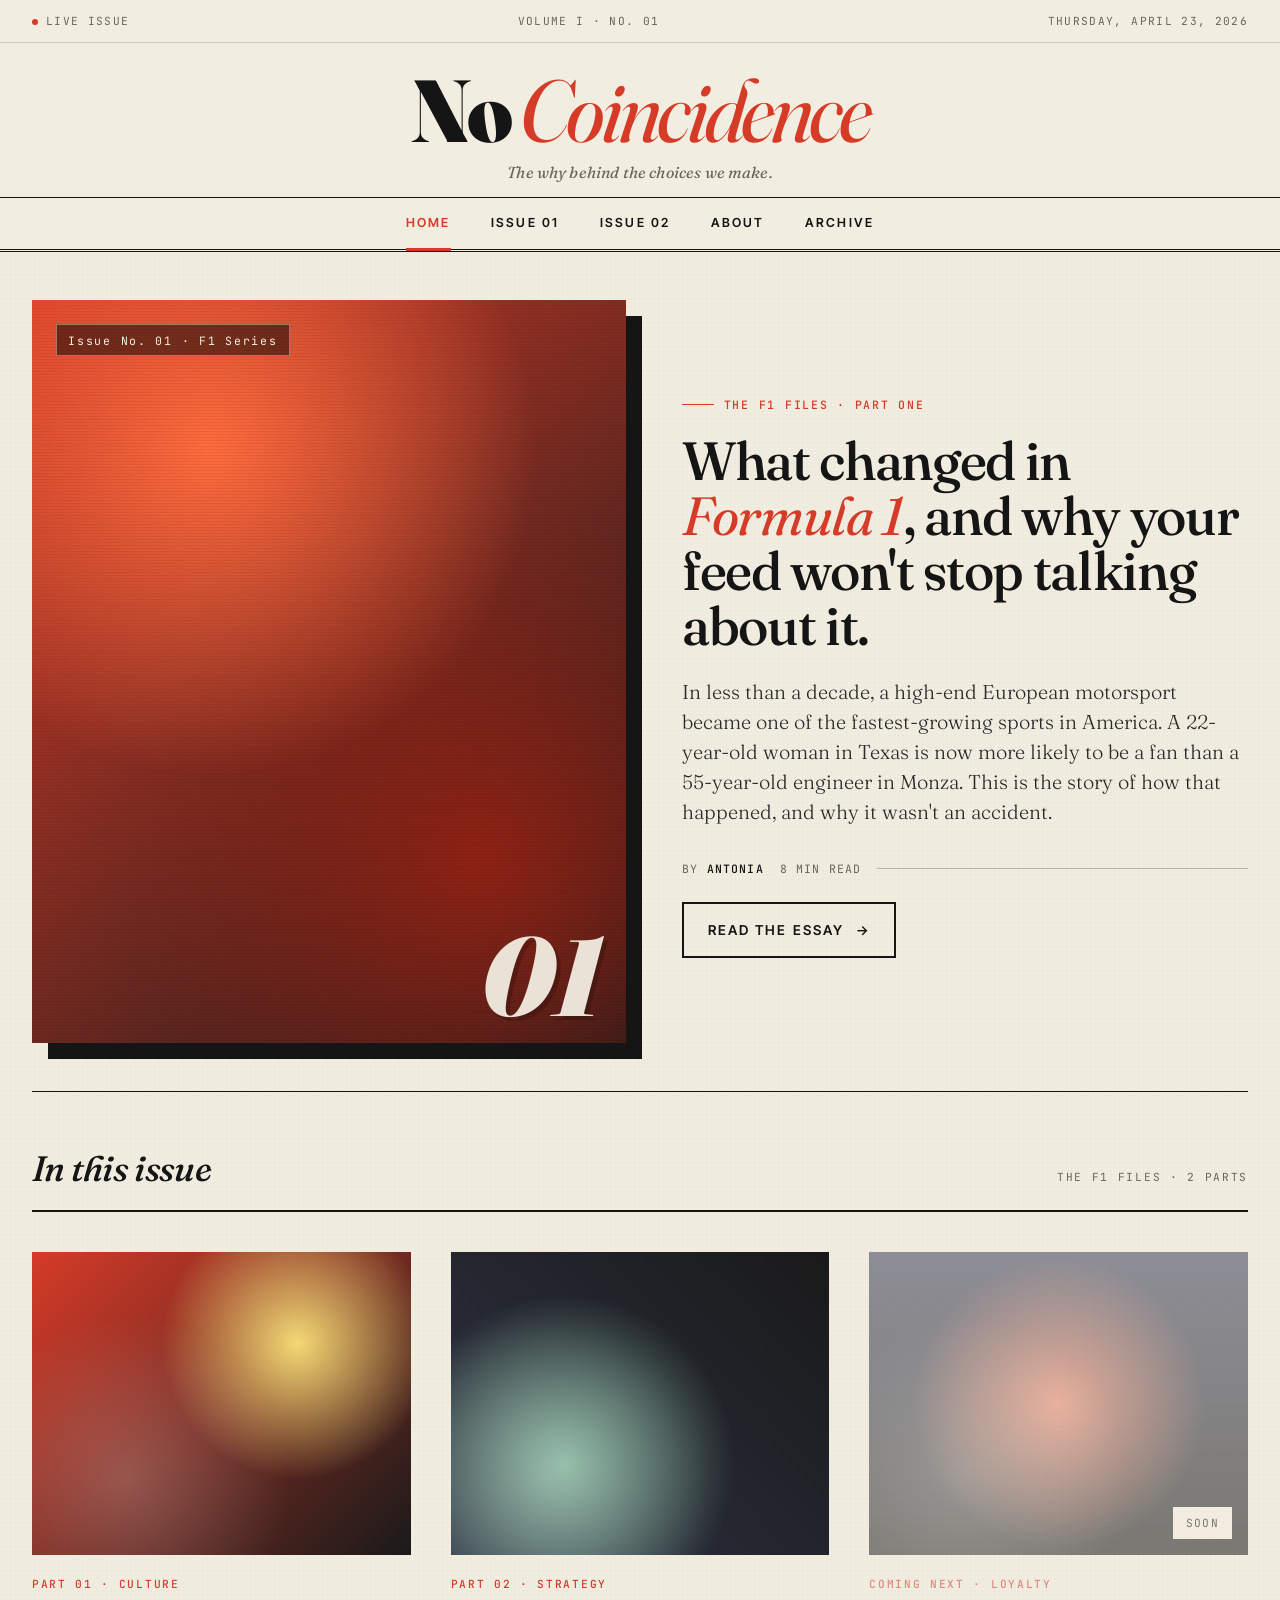
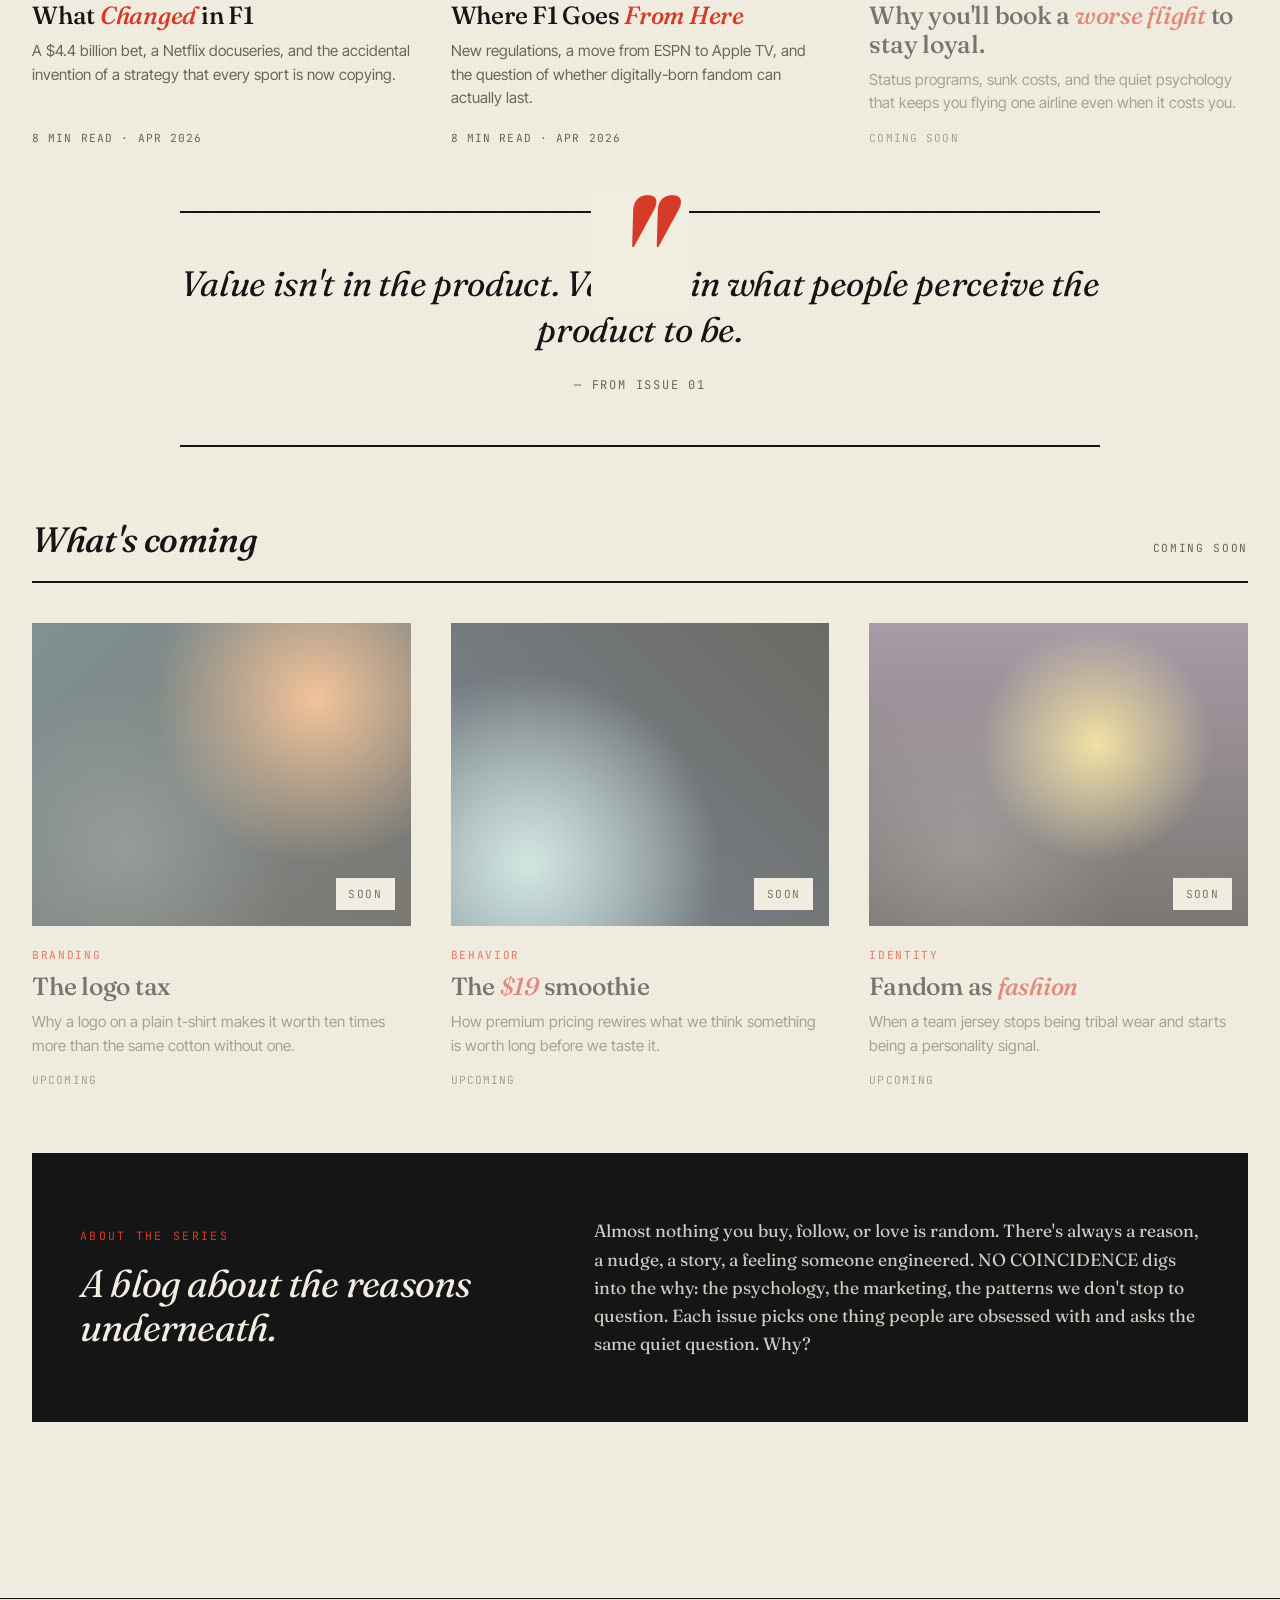
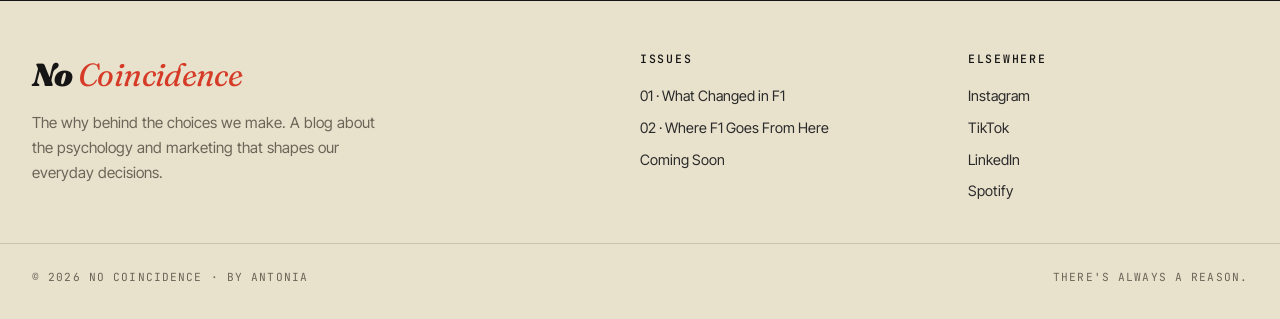
==== commit 0cd1f407: "Update index.html" ====
--- a/index.html
+++ b/index.html
@@ -108,7 +108,7 @@
     <section id="archive">
       <div class="section-header">
         <h3>What's coming</h3>
-        <div class="section-meta">Future Dispatches</div>
+        <div class="section-meta">Coming Soon</div>
       </div>
 
       <div class="article-grid">
@@ -168,7 +168,7 @@
         <ul>
           <li><a href="episode-1.html">01 · What Changed in F1</a></li>
           <li><a href="episode-2.html">02 · Where F1 Goes From Here</a></li>
-          <li><a href="#archive">Future dispatches</a></li>
+          <li><a href="#archive">Coming Soon</a></li>
         </ul>
       </div>
       <div>
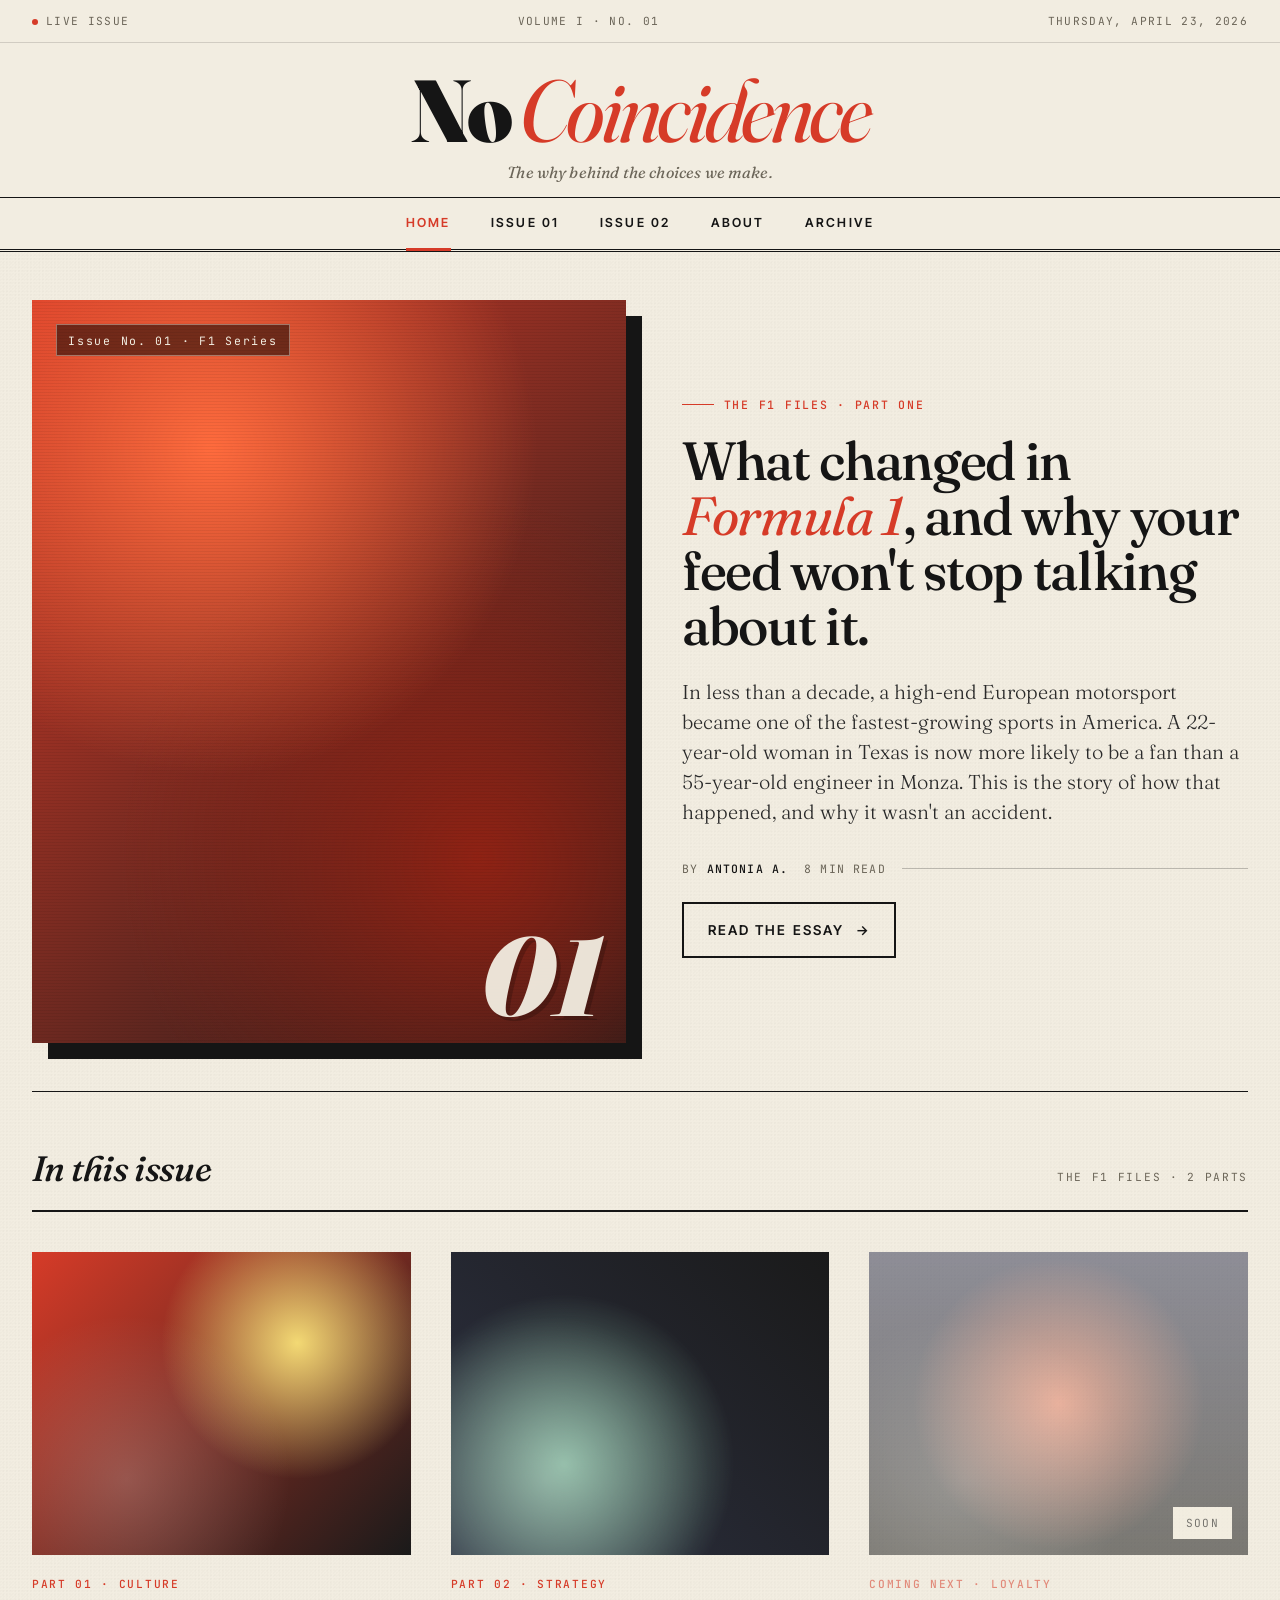
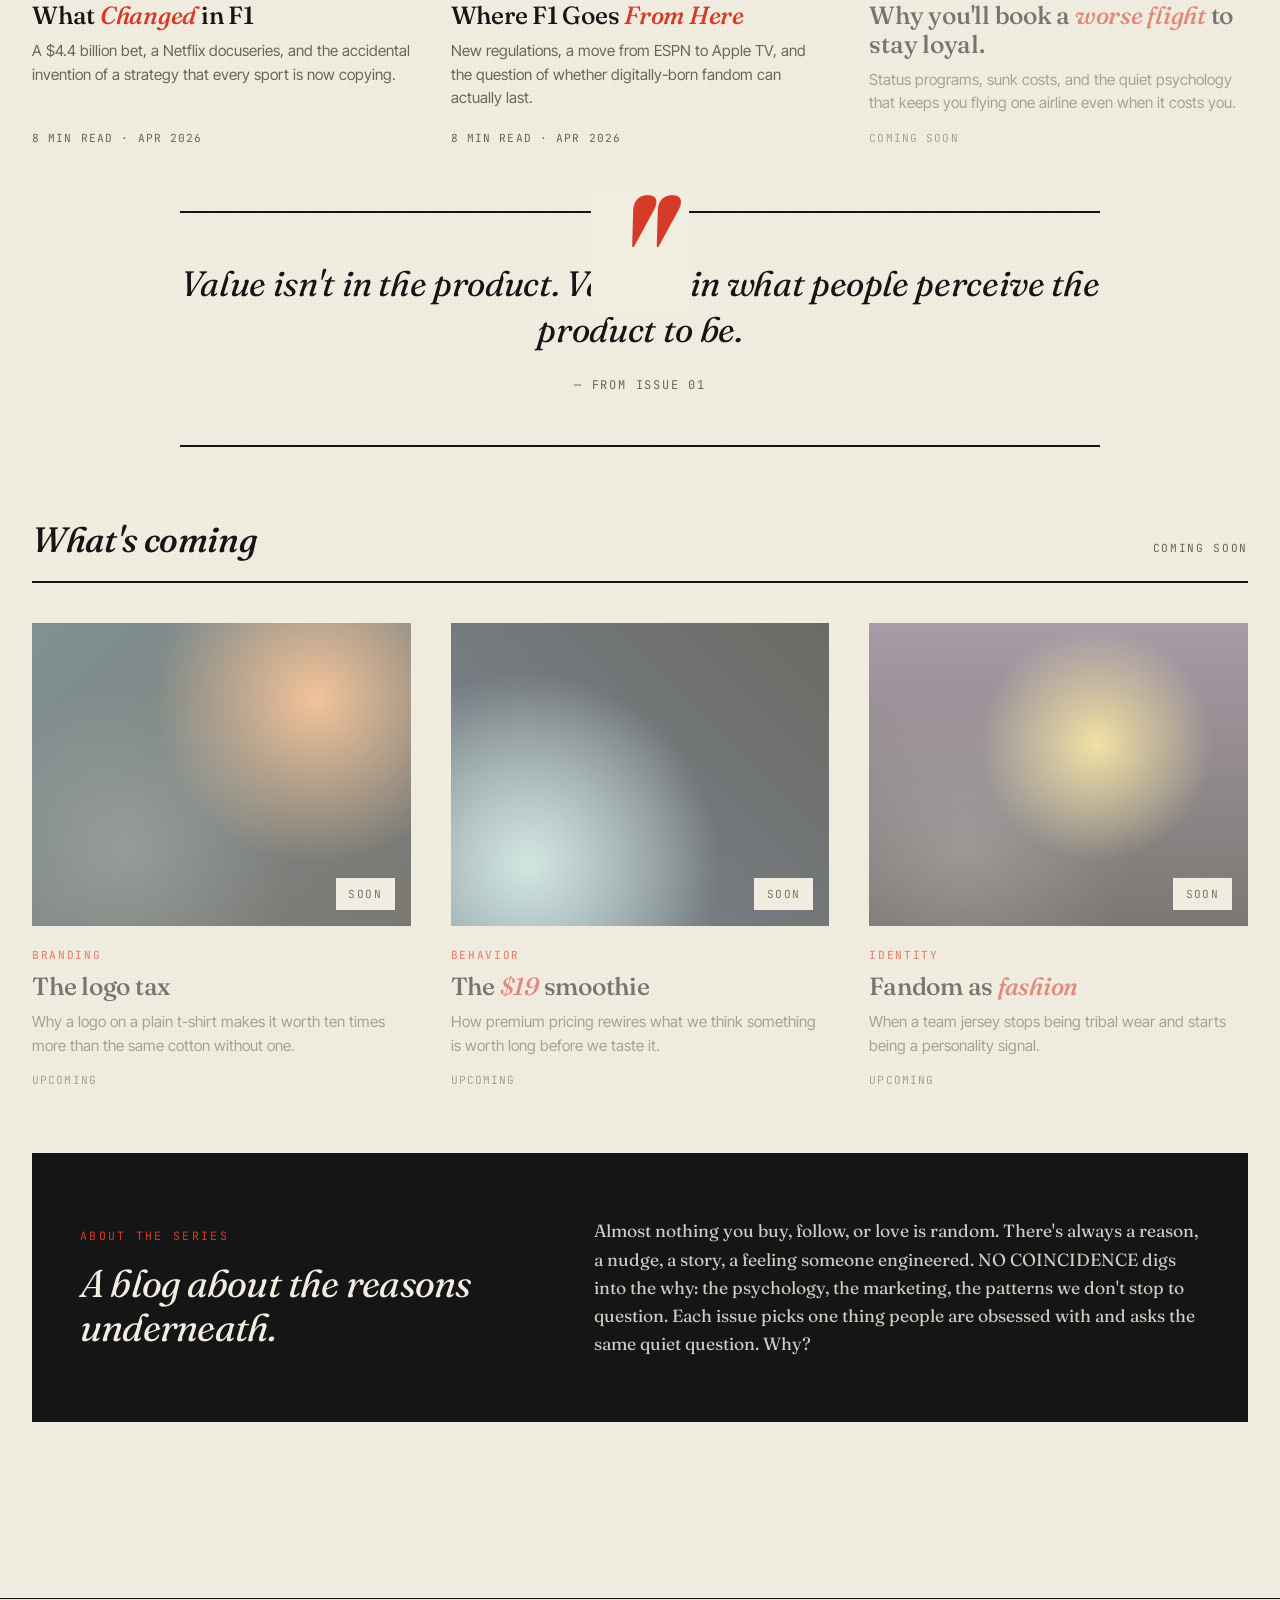
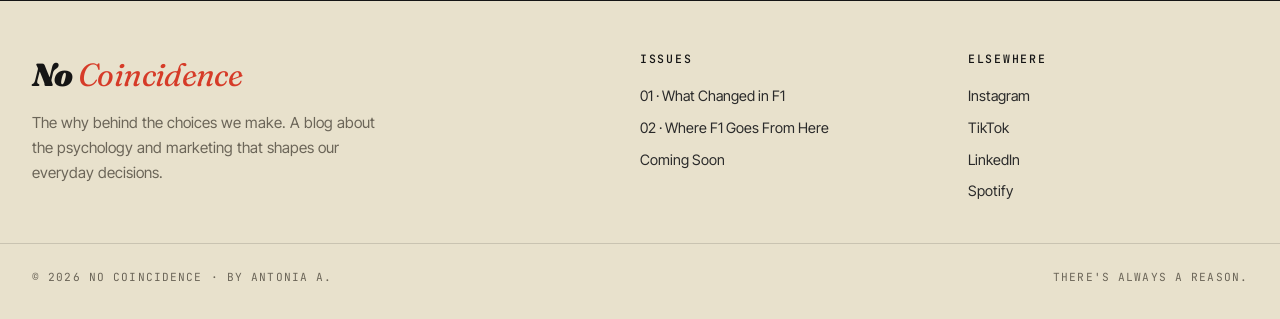
==== commit f72037e9: "Update index.html" ====
--- a/index.html
+++ b/index.html
@@ -51,7 +51,7 @@
           engineer in Monza. This is the story of how that happened, and why it wasn't an accident.
         </p>
         <div class="byline">
-          <span>By <strong>Antonia</strong></span>
+          <span>By <strong>Antonia A.</strong></span>
           <span>8 min read</span>
         </div>
         <a href="episode-1.html" class="read-link">
@@ -182,7 +182,7 @@
       </div>
     </div>
     <div class="footer-colophon">
-      <div>© 2026 No Coincidence · By Antonia</div>
+      <div>© 2026 No Coincidence · By Antonia A.</div>
       <div>There's always a reason.</div>
     </div>
   </footer>
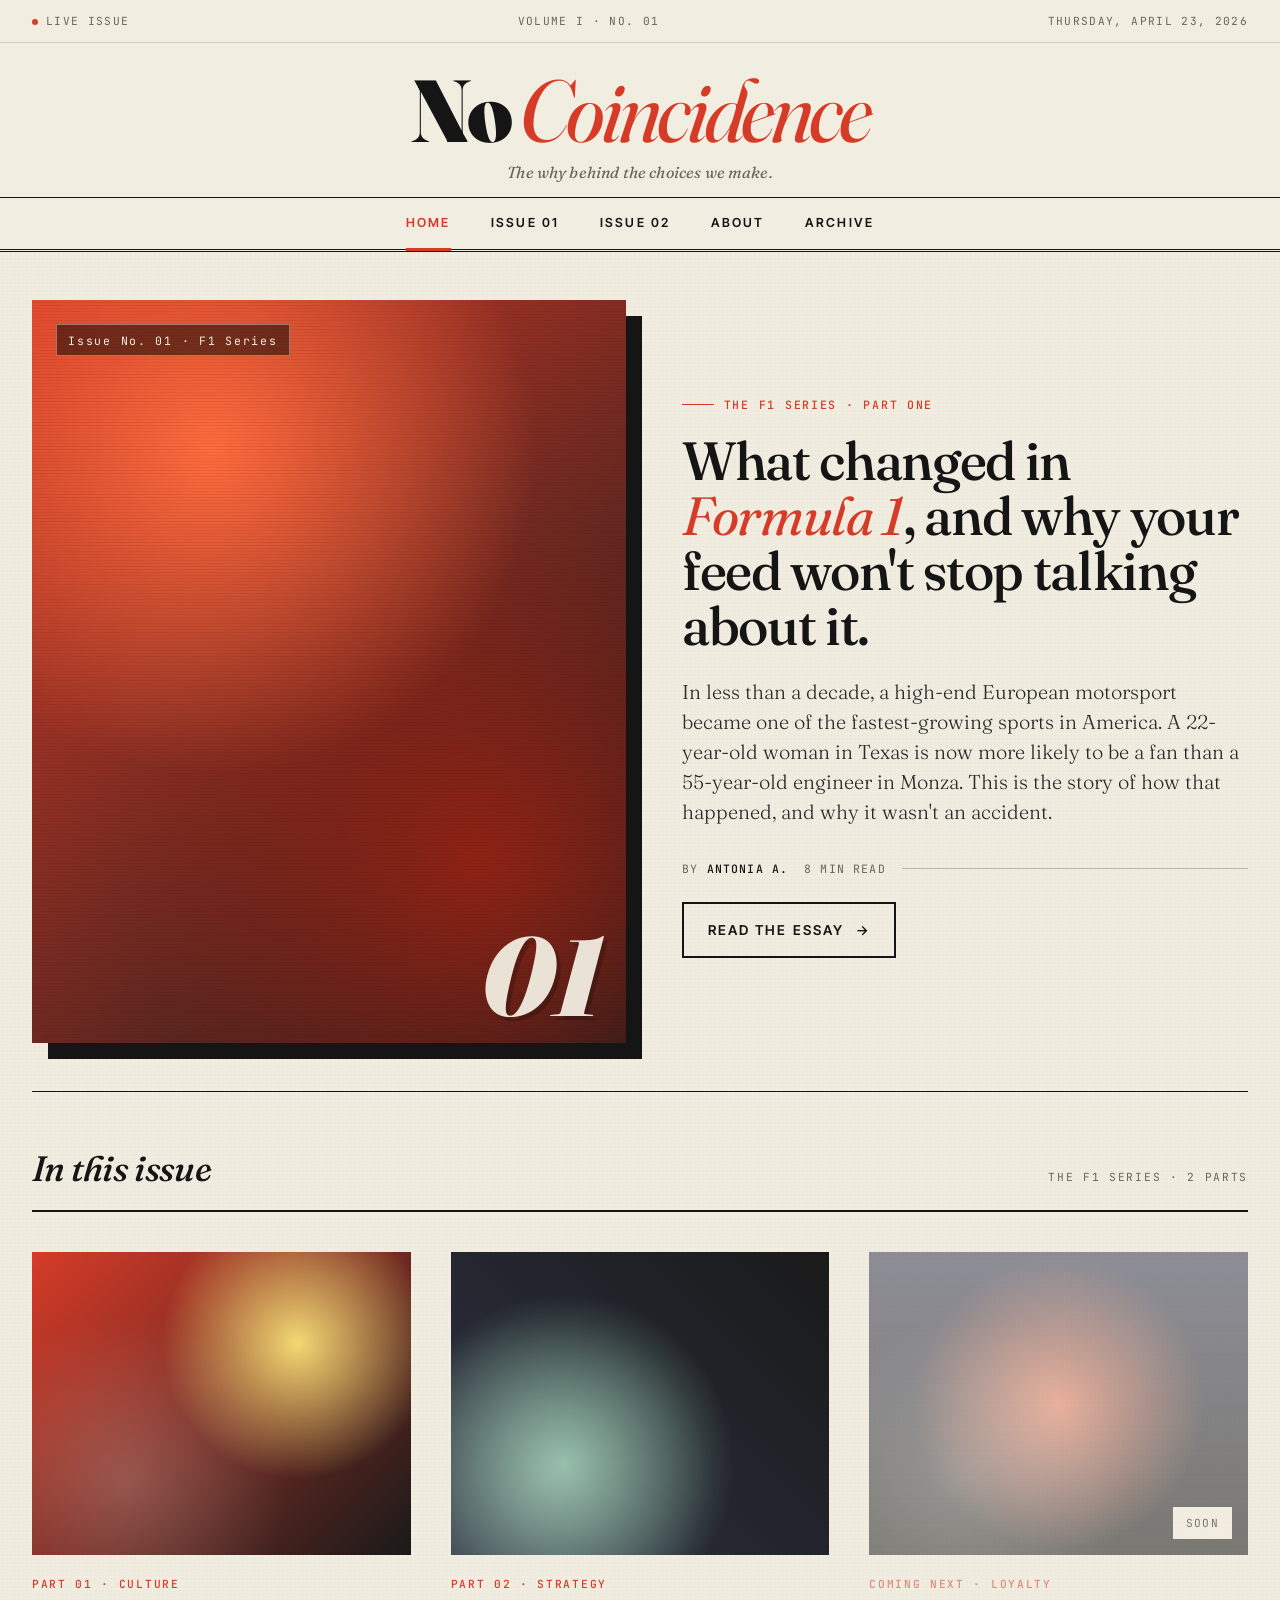
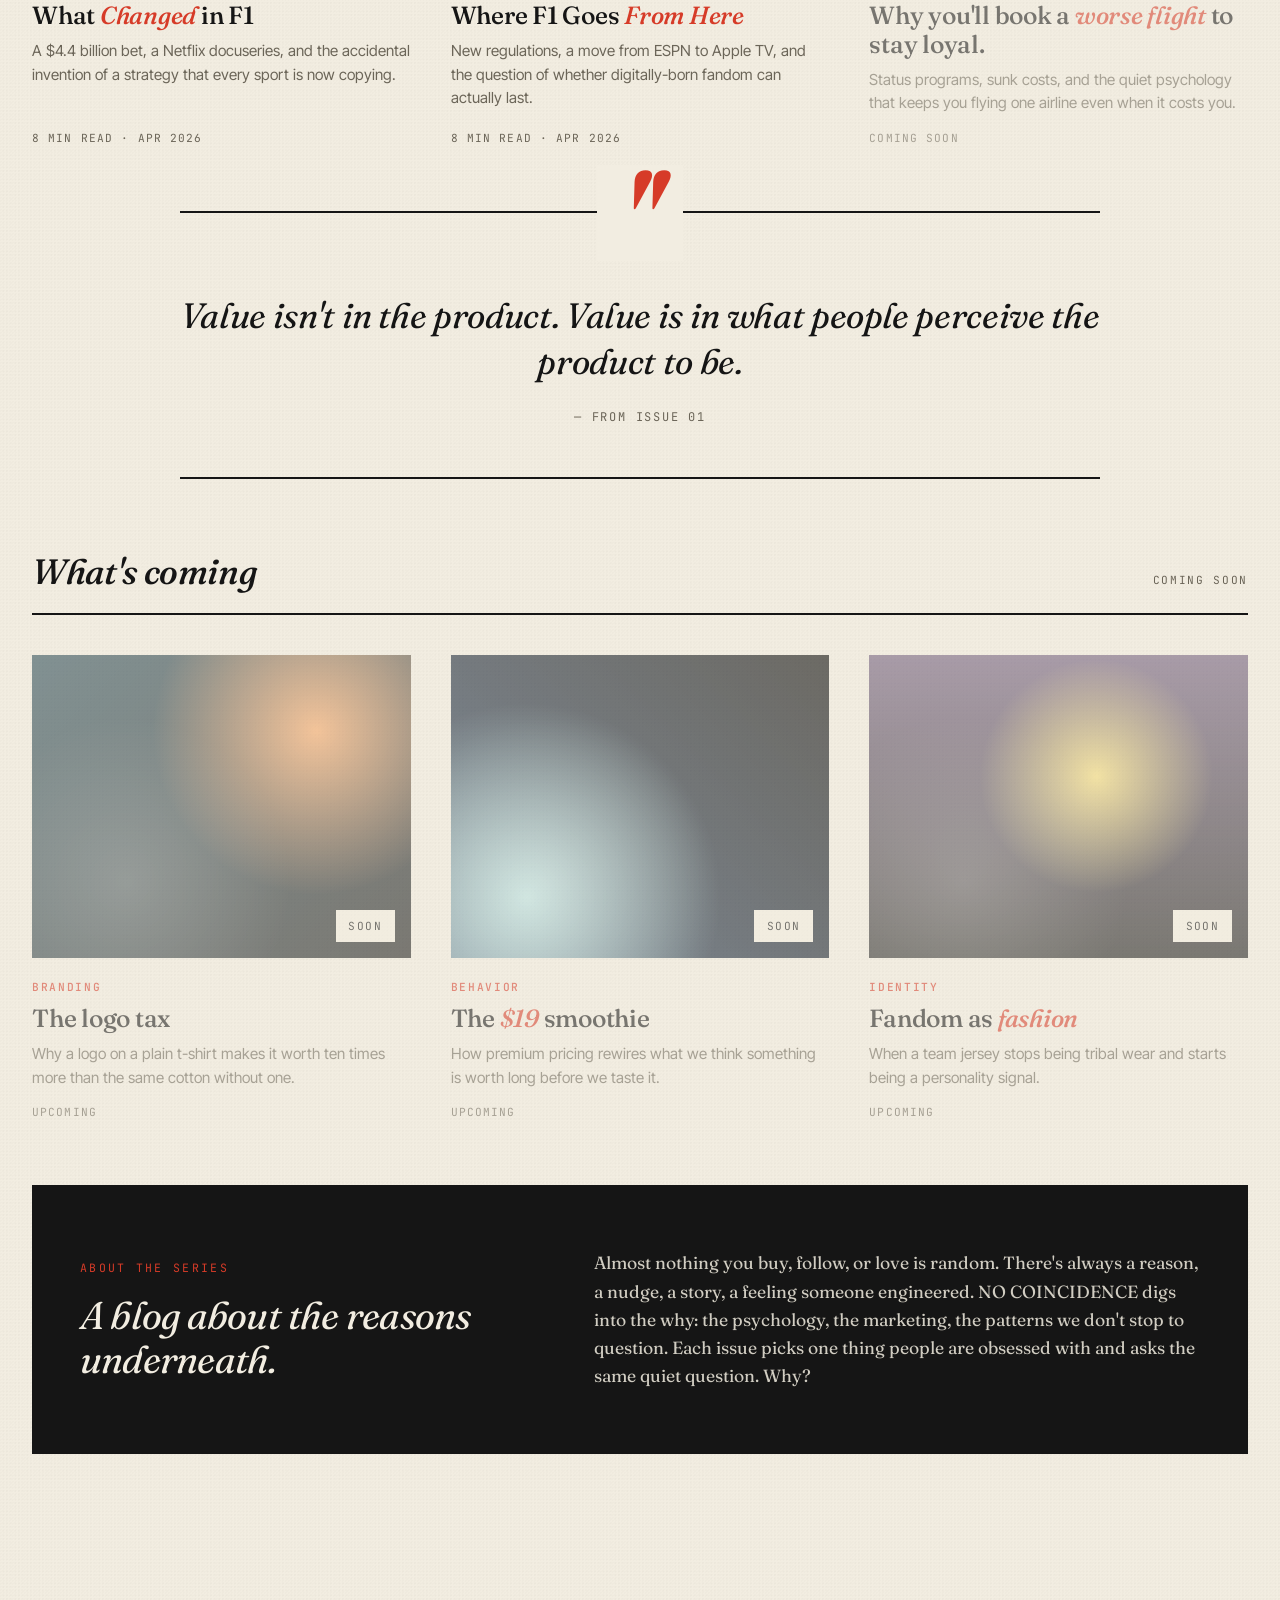
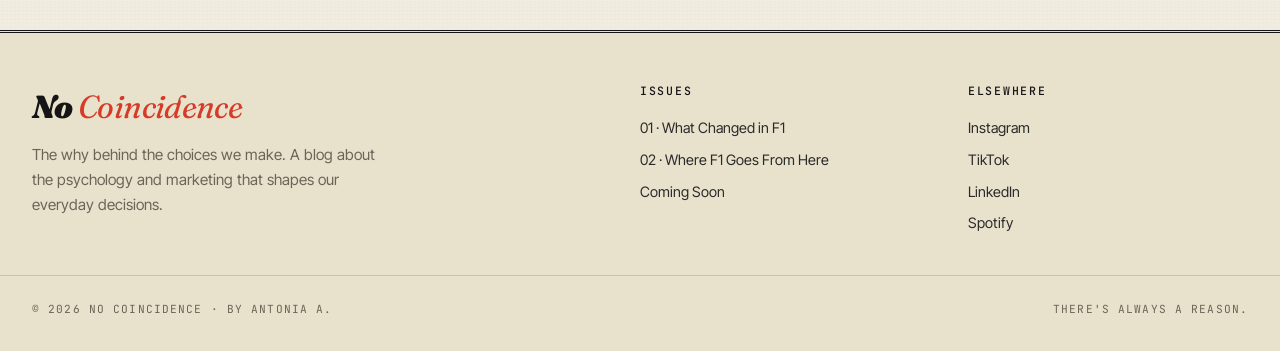
==== commit 64feb7f7: "Update index.html" ====
--- a/index.html
+++ b/index.html
@@ -43,7 +43,7 @@
         <div class="issue-number">01</div>
       </div>
       <div class="lead-content">
-        <div class="kicker">The F1 Files · Part One</div>
+        <div class="kicker">The F1 Series · Part One</div>
         <h2>What changed in <em>Formula 1</em>, and why your feed won't stop talking about it.</h2>
         <p class="dek">
           In less than a decade, a high-end European motorsport became one of the fastest-growing sports
@@ -64,7 +64,7 @@
     <section>
       <div class="section-header">
         <h3>In this issue</h3>
-        <div class="section-meta">The F1 Files · 2 Parts</div>
+        <div class="section-meta">The F1 Series · 2 Parts</div>
       </div>
 
       <div class="article-grid">
--- a/styles.css
+++ b/styles.css
@@ -39,11 +39,6 @@
 .masthead {
   border-bottom: 3px double var(--rule);
   background: var(--paper);
-  position: sticky;
-  top: 0;
-  z-index: 100;
-  backdrop-filter: blur(8px);
-  background-color: rgba(242, 237, 225, 0.96);
 }
 
 .masthead-top {
@@ -475,7 +470,7 @@
 .pull-quote {
   max-width: 920px;
   margin: 4rem auto;
-  padding: 3rem 0;
+  padding: 5rem 0 3rem;
   text-align: center;
   border-top: 2px solid var(--rule);
   border-bottom: 2px solid var(--rule);
@@ -486,9 +481,9 @@
   content: '"';
   font-family: 'Fraunces', serif;
   font-weight: 900;
-  font-size: 8rem;
+  font-size: 6rem;
   position: absolute;
-  top: -1.5rem;
+  top: -3rem;
   left: 50%;
   transform: translateX(-50%);
   color: var(--accent);
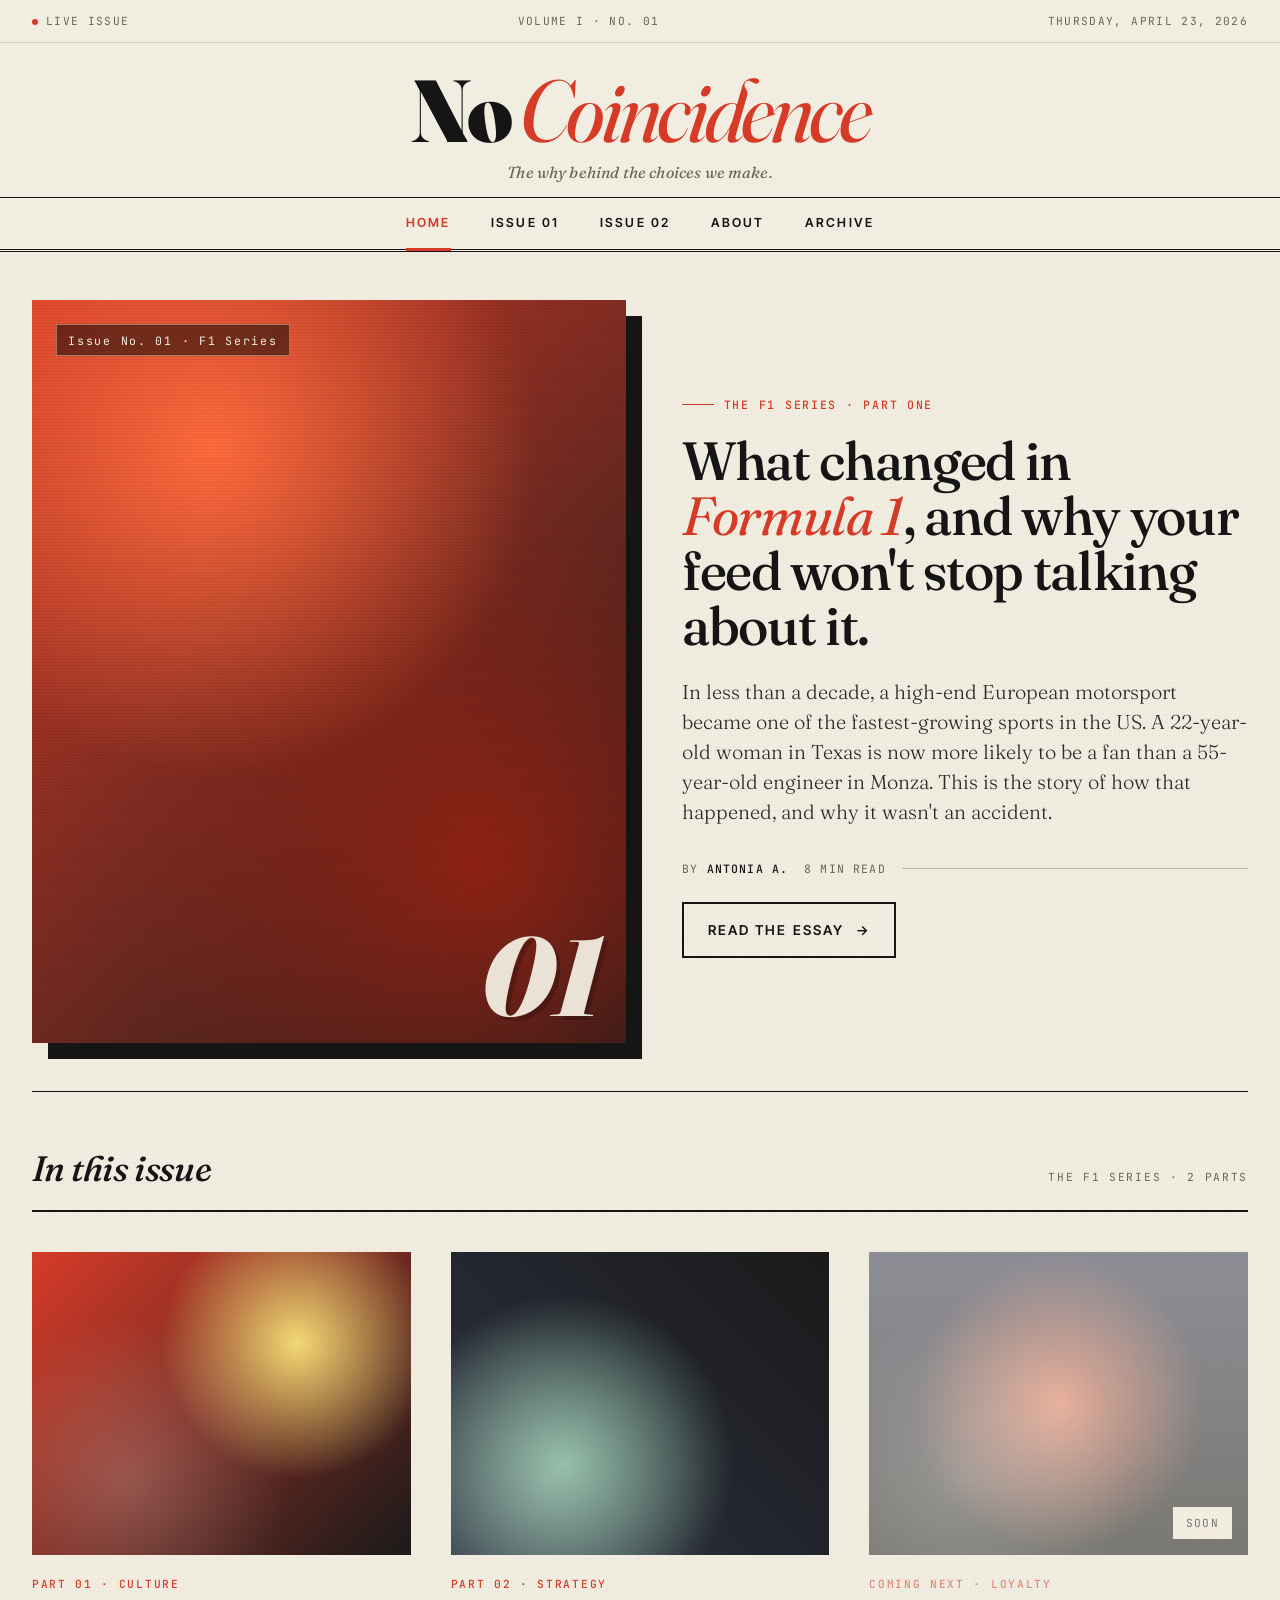
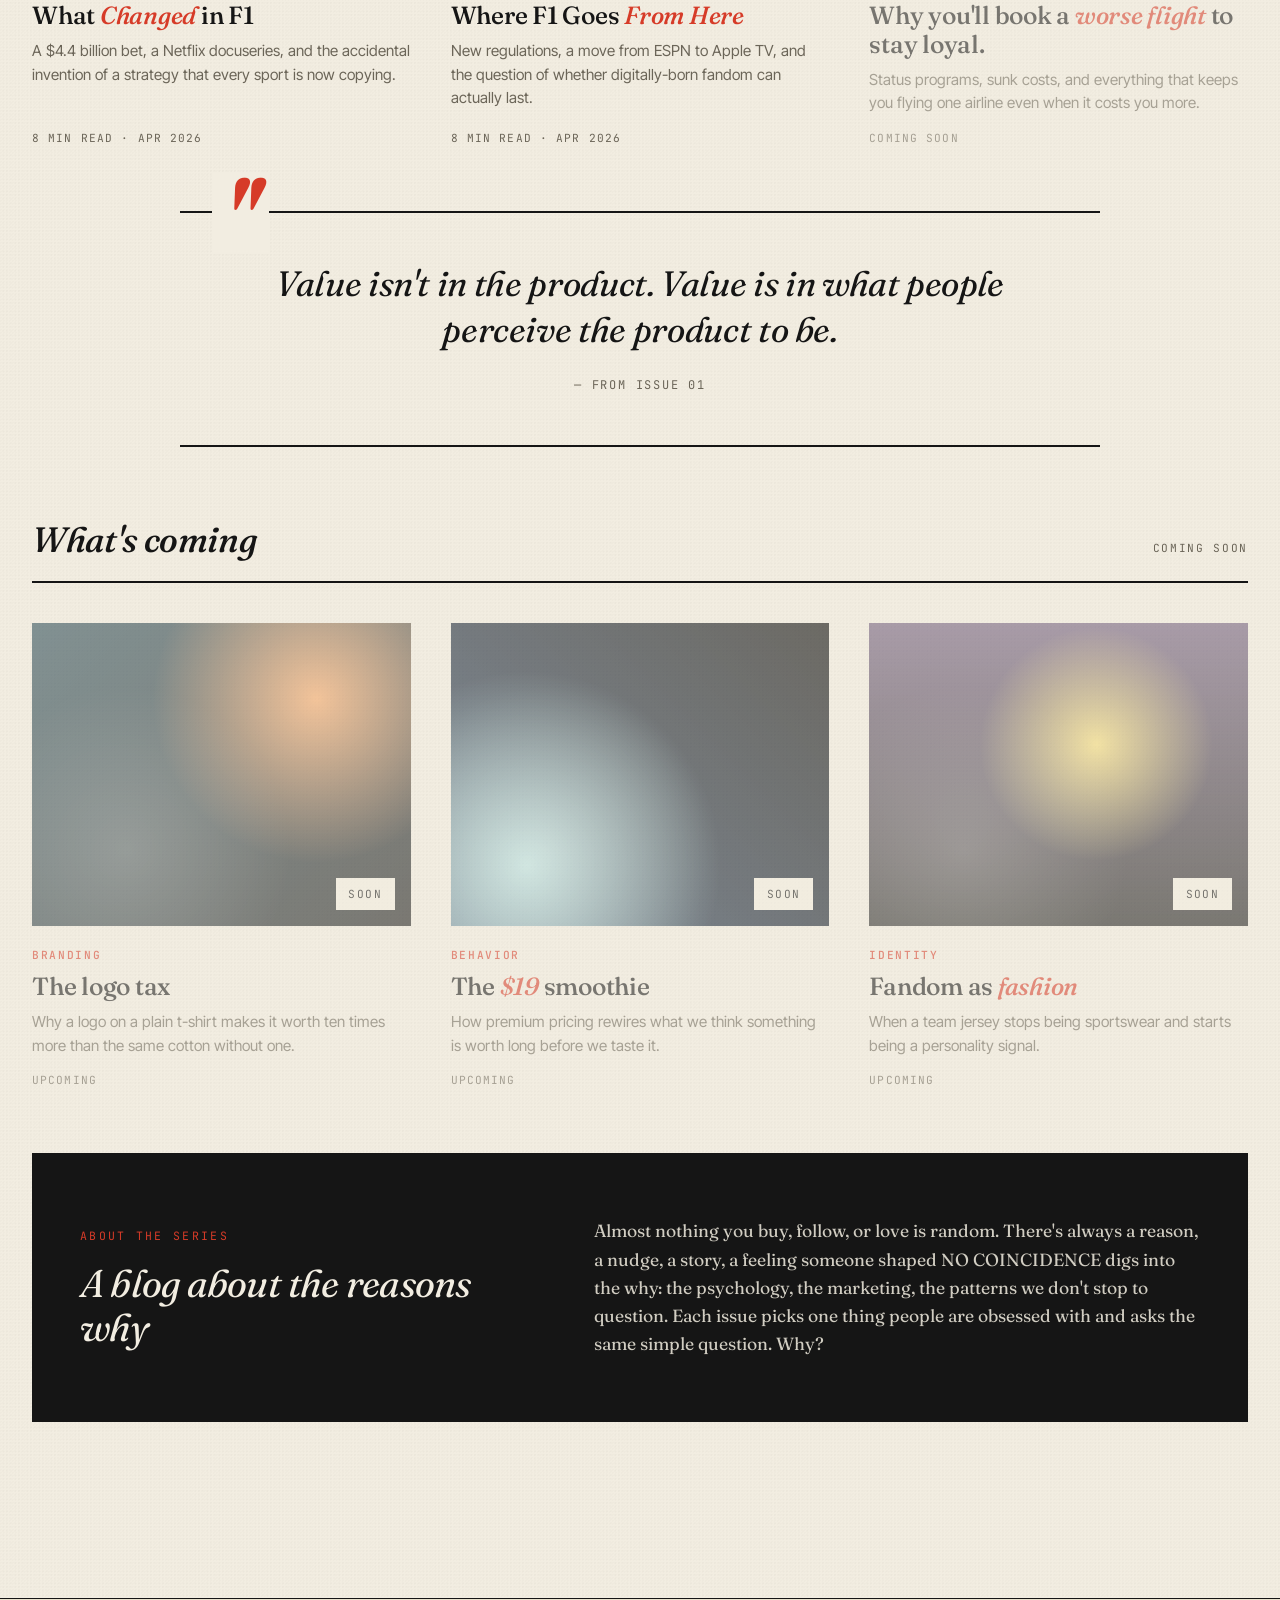
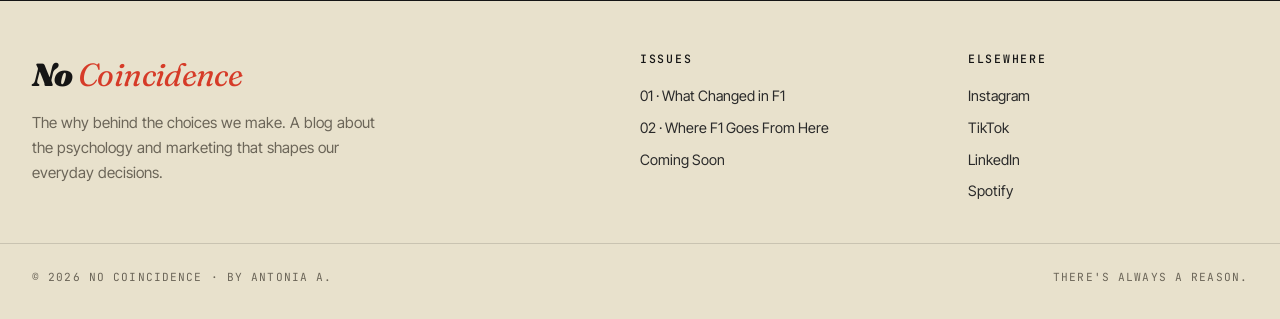
==== commit 6a87ebca: "Update index.html" ====
--- a/index.html
+++ b/index.html
@@ -47,7 +47,7 @@
         <h2>What changed in <em>Formula 1</em>, and why your feed won't stop talking about it.</h2>
         <p class="dek">
           In less than a decade, a high-end European motorsport became one of the fastest-growing sports
-          in America. A 22-year-old woman in Texas is now more likely to be a fan than a 55-year-old
+          in the US. A 22-year-old woman in Texas is now more likely to be a fan than a 55-year-old
           engineer in Monza. This is the story of how that happened, and why it wasn't an accident.
         </p>
         <div class="byline">
@@ -89,7 +89,7 @@
           <div class="thumb thumb-3"></div>
           <div class="category-tag">Coming Next · Loyalty</div>
           <h4>Why you'll book a <em>worse flight</em> to stay loyal.</h4>
-          <p>Status programs, sunk costs, and the quiet psychology that keeps you flying one airline even when it costs you.</p>
+          <p>Status programs, sunk costs, and everything that keeps you flying one airline even when it costs you more.</p>
           <div class="meta">Coming Soon</div>
         </div>
 
@@ -132,7 +132,7 @@
           <div class="thumb thumb-6"></div>
           <div class="category-tag">Identity</div>
           <h4>Fandom as <em>fashion</em></h4>
-          <p>When a team jersey stops being tribal wear and starts being a personality signal.</p>
+          <p>When a team jersey stops being sportswear and starts being a personality signal.</p>
           <div class="meta">Upcoming</div>
         </div>
       </div>
@@ -142,14 +142,14 @@
     <section id="about" class="about-block">
       <div>
         <div class="label">About the Series</div>
-        <h3>A blog about the reasons underneath.</h3>
+        <h3>A blog about the reasons why</h3>
       </div>
       <div>
         <p>
           Almost nothing you buy, follow, or love is random. There's always a reason, a nudge, a story,
-          a feeling someone engineered. NO COINCIDENCE digs into the why: the psychology, the marketing,
+          a feeling someone shaped NO COINCIDENCE digs into the why: the psychology, the marketing,
           the patterns we don't stop to question. Each issue picks one thing people are obsessed with and
-          asks the same quiet question. Why?
+          asks the same simple question. Why?
         </p>
       </div>
     </section>
--- a/styles.css
+++ b/styles.css
@@ -470,7 +470,7 @@
 .pull-quote {
   max-width: 920px;
   margin: 4rem auto;
-  padding: 5rem 0 3rem;
+  padding: 3rem 2rem;
   text-align: center;
   border-top: 2px solid var(--rule);
   border-bottom: 2px solid var(--rule);
@@ -481,16 +481,15 @@
   content: '"';
   font-family: 'Fraunces', serif;
   font-weight: 900;
-  font-size: 6rem;
+  font-size: 5rem;
   position: absolute;
-  top: -3rem;
-  left: 50%;
-  transform: translateX(-50%);
+  top: -2.5rem;
+  left: 2rem;
   color: var(--accent);
   line-height: 1;
   font-style: italic;
   background: var(--paper);
-  padding: 0 1.5rem;
+  padding: 0 0.75rem;
 }
 
 .pull-quote blockquote {
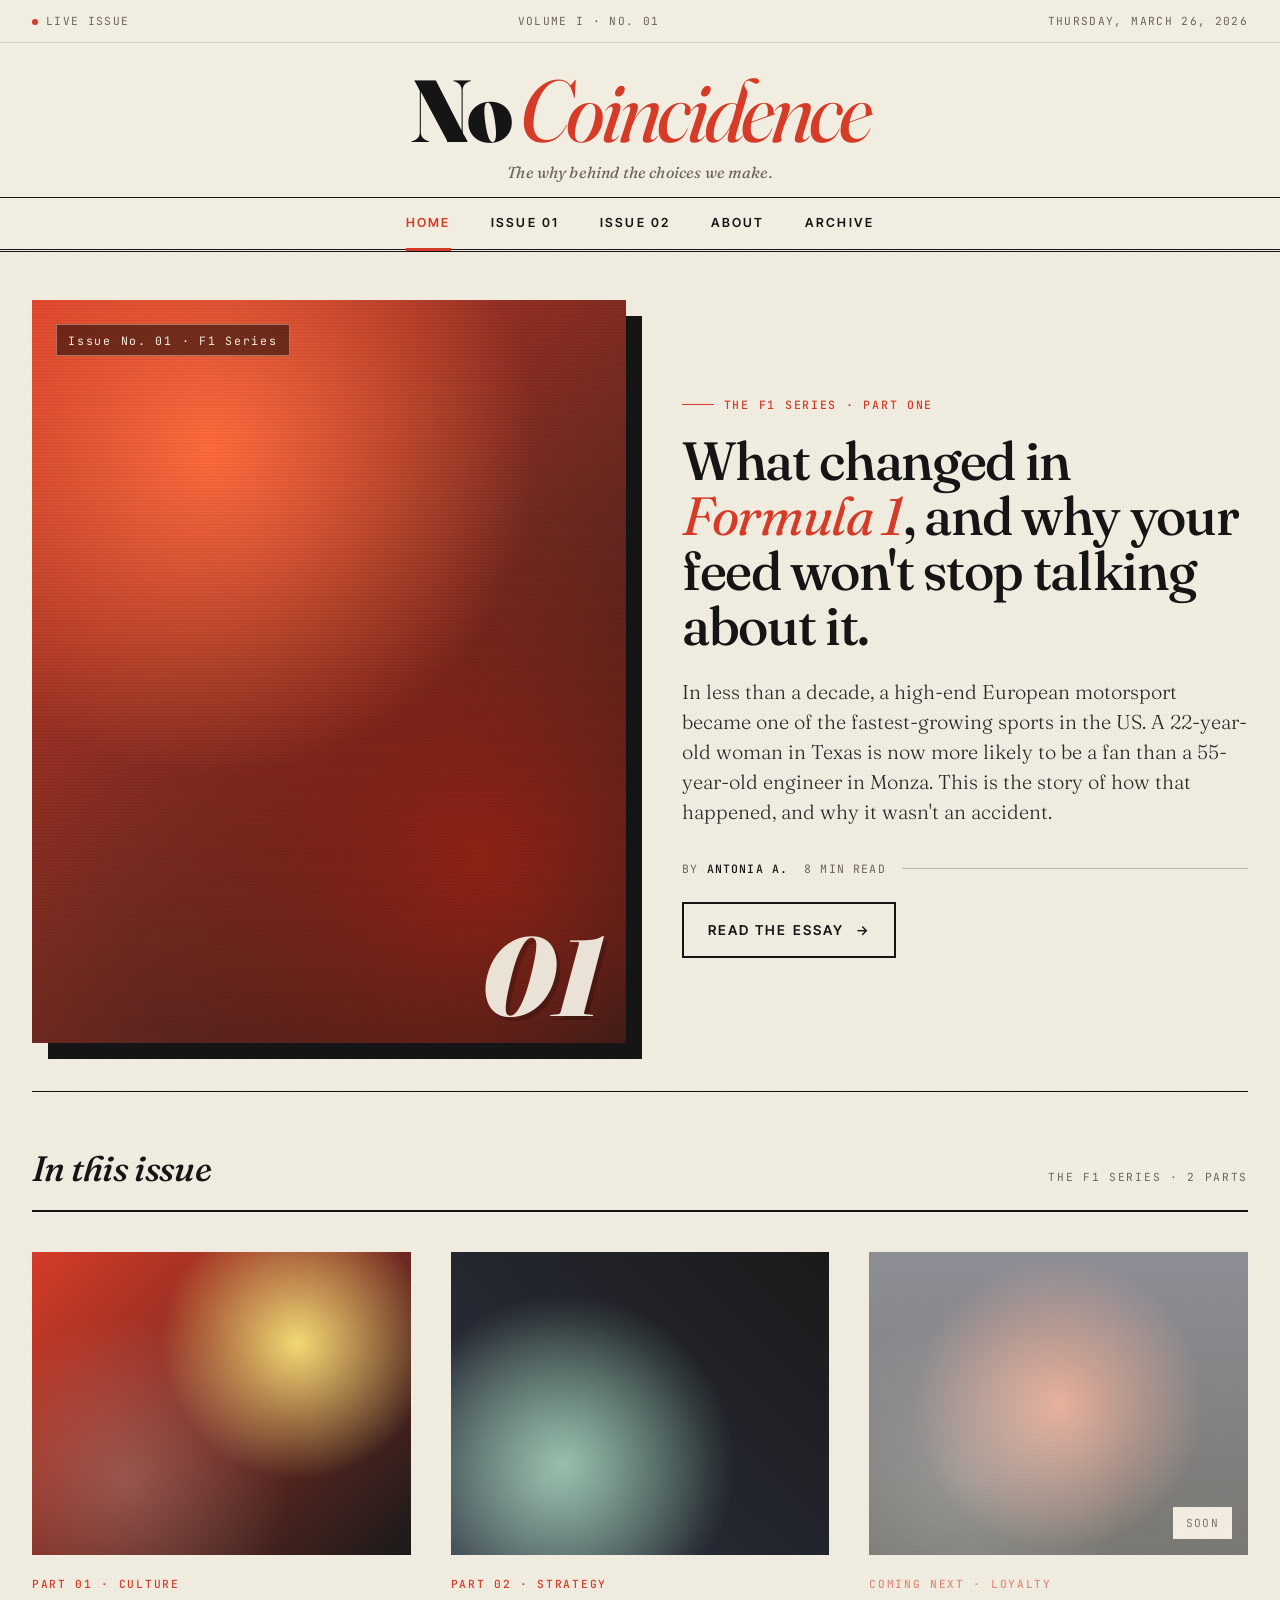
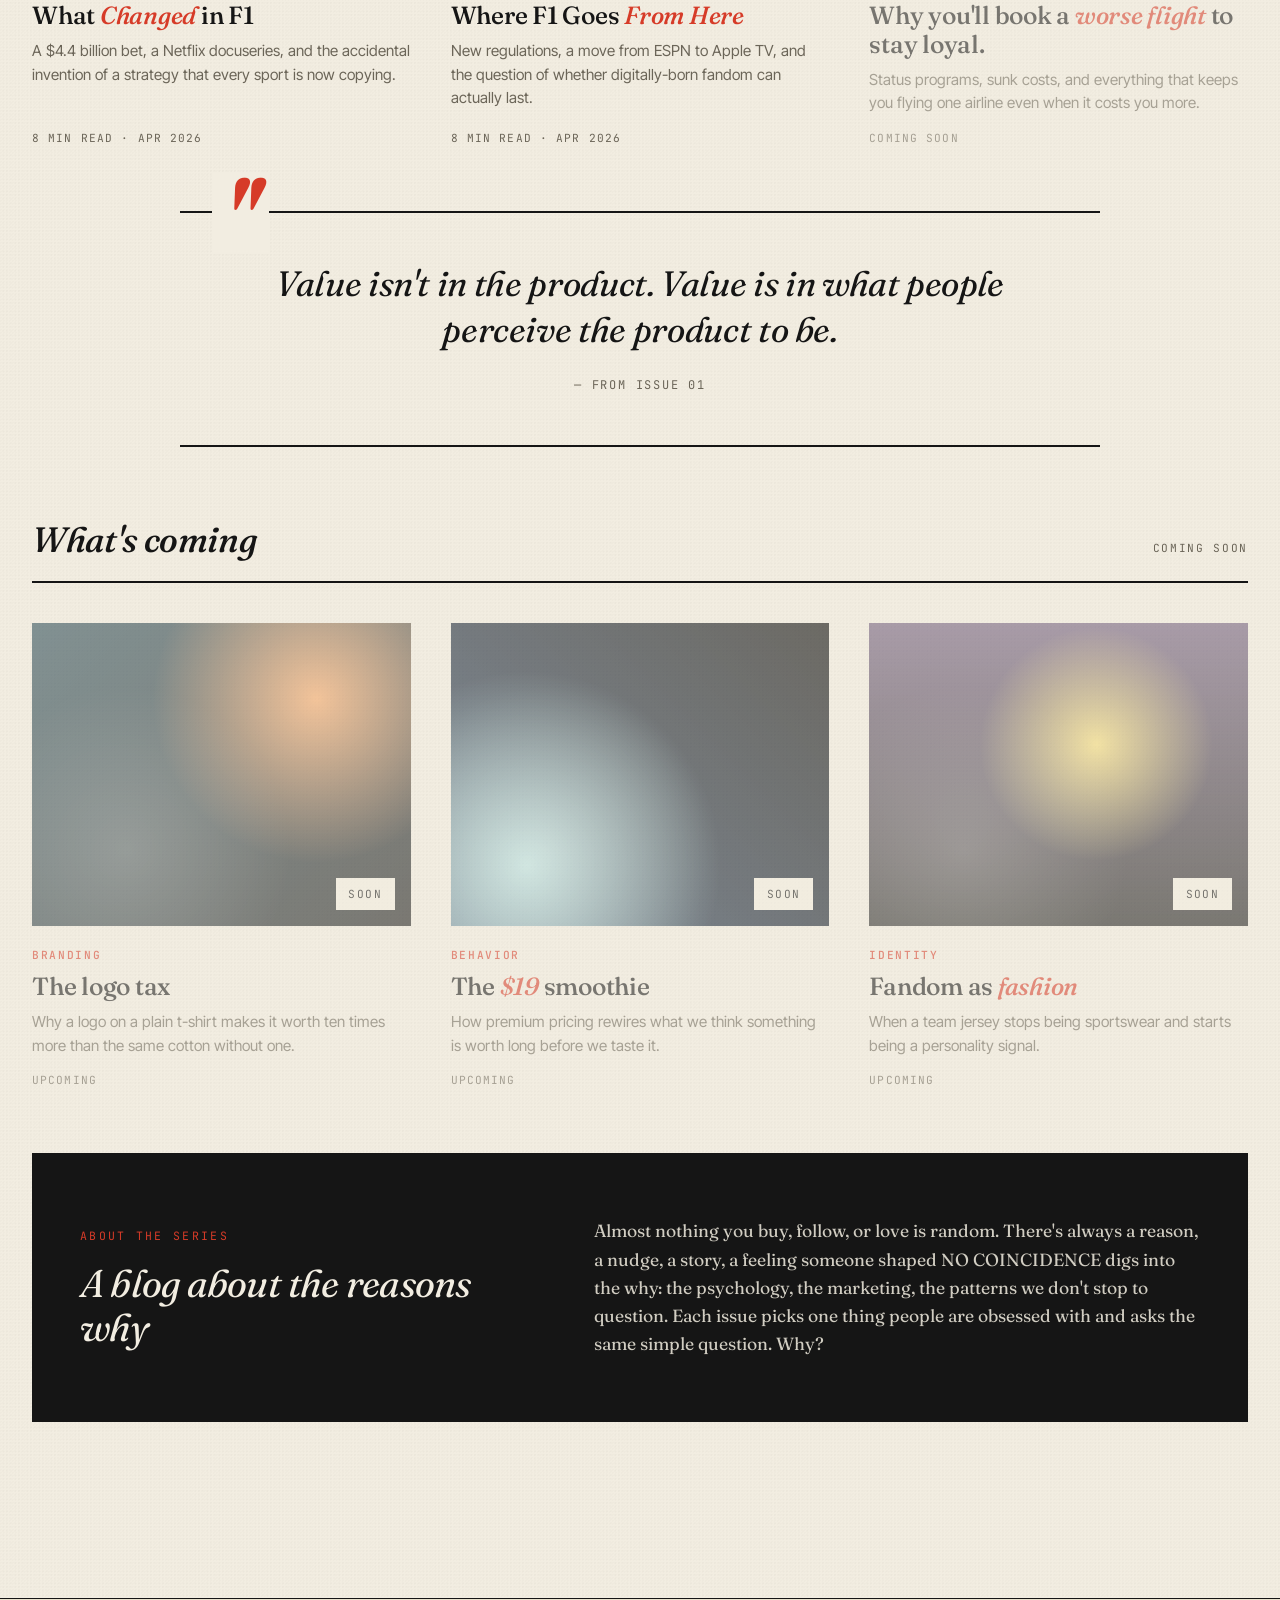
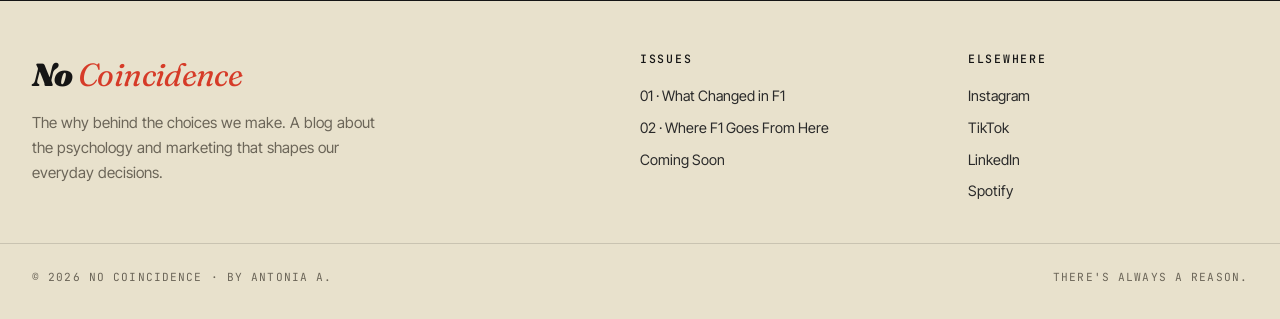
==== commit cce1b0a3: "Update index.html" ====
--- a/index.html
+++ b/index.html
@@ -18,7 +18,7 @@
       </div>
       <div>Volume I · No. 01</div>
       <div class="date-line">
-        <span>Thursday, April 23, 2026</span>
+        <span>Thursday, March 26, 2026</span>
       </div>
     </div>
     <div class="masthead-logo">
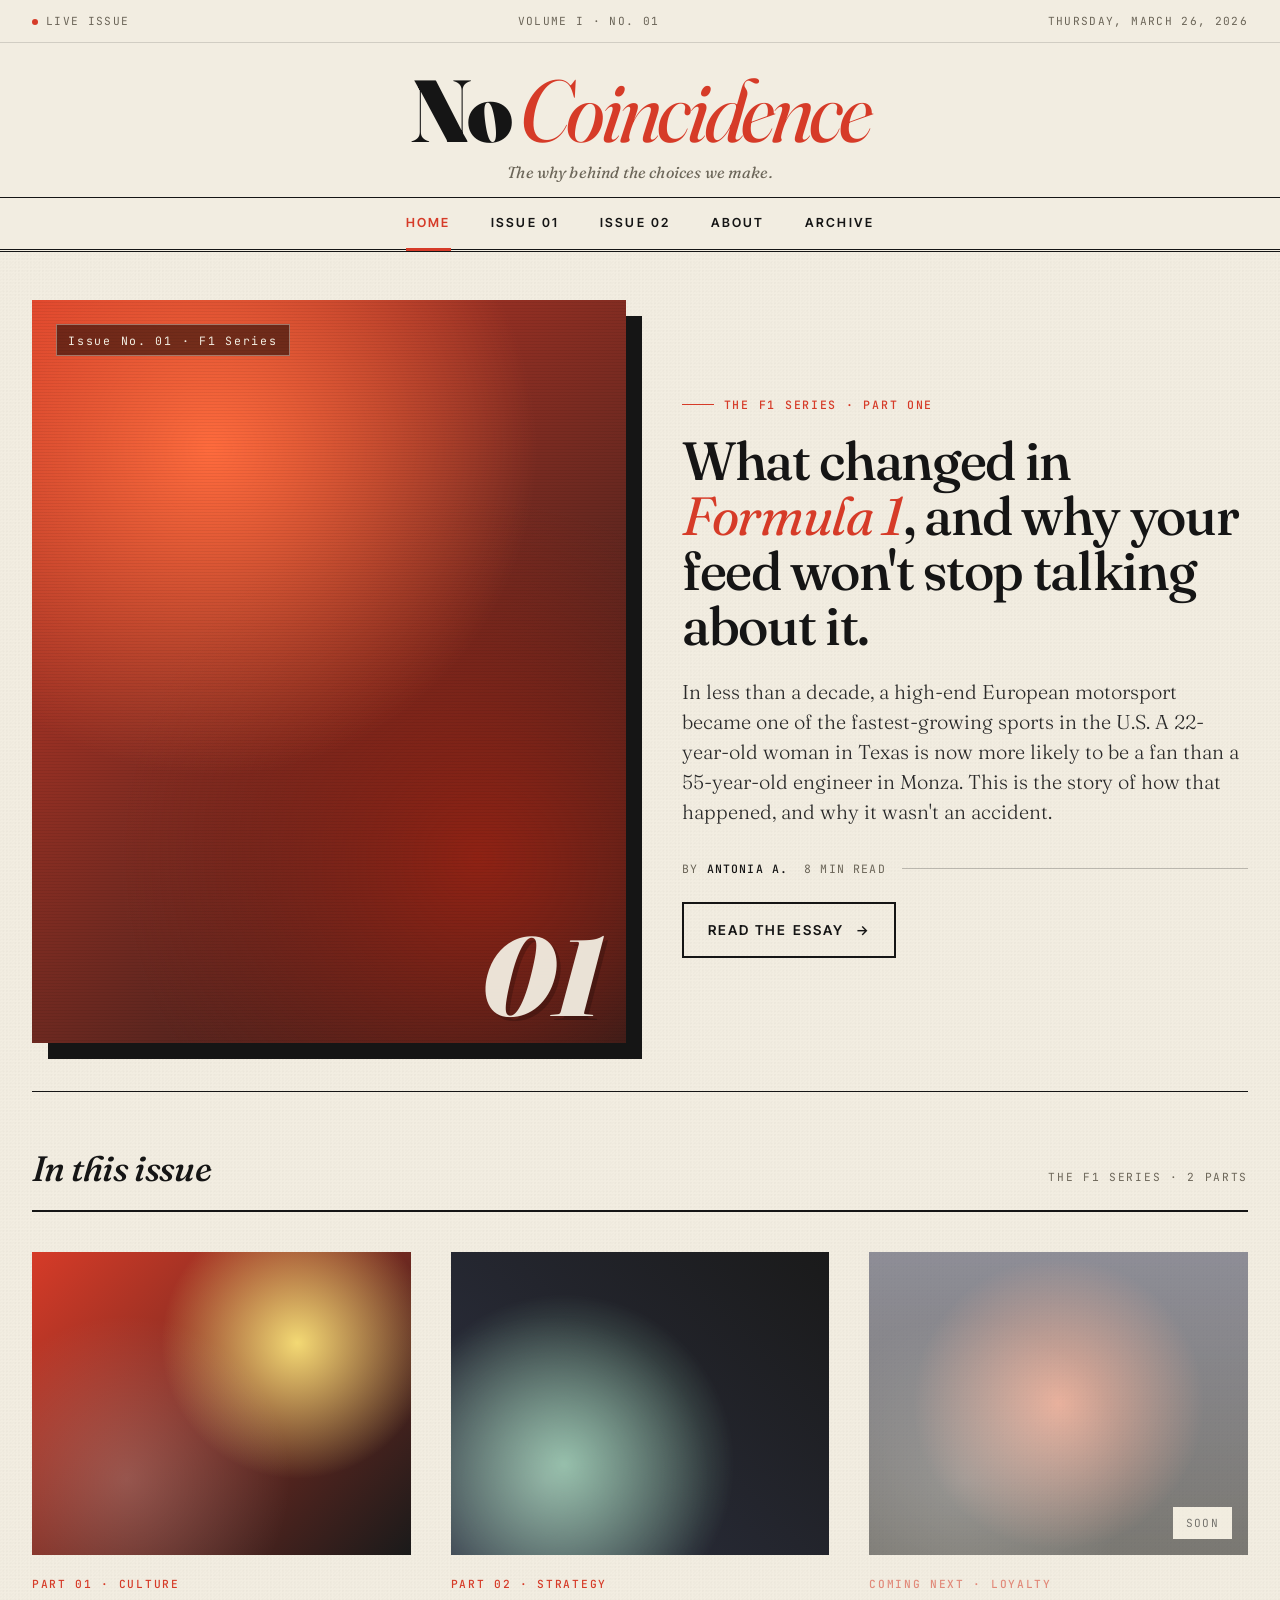
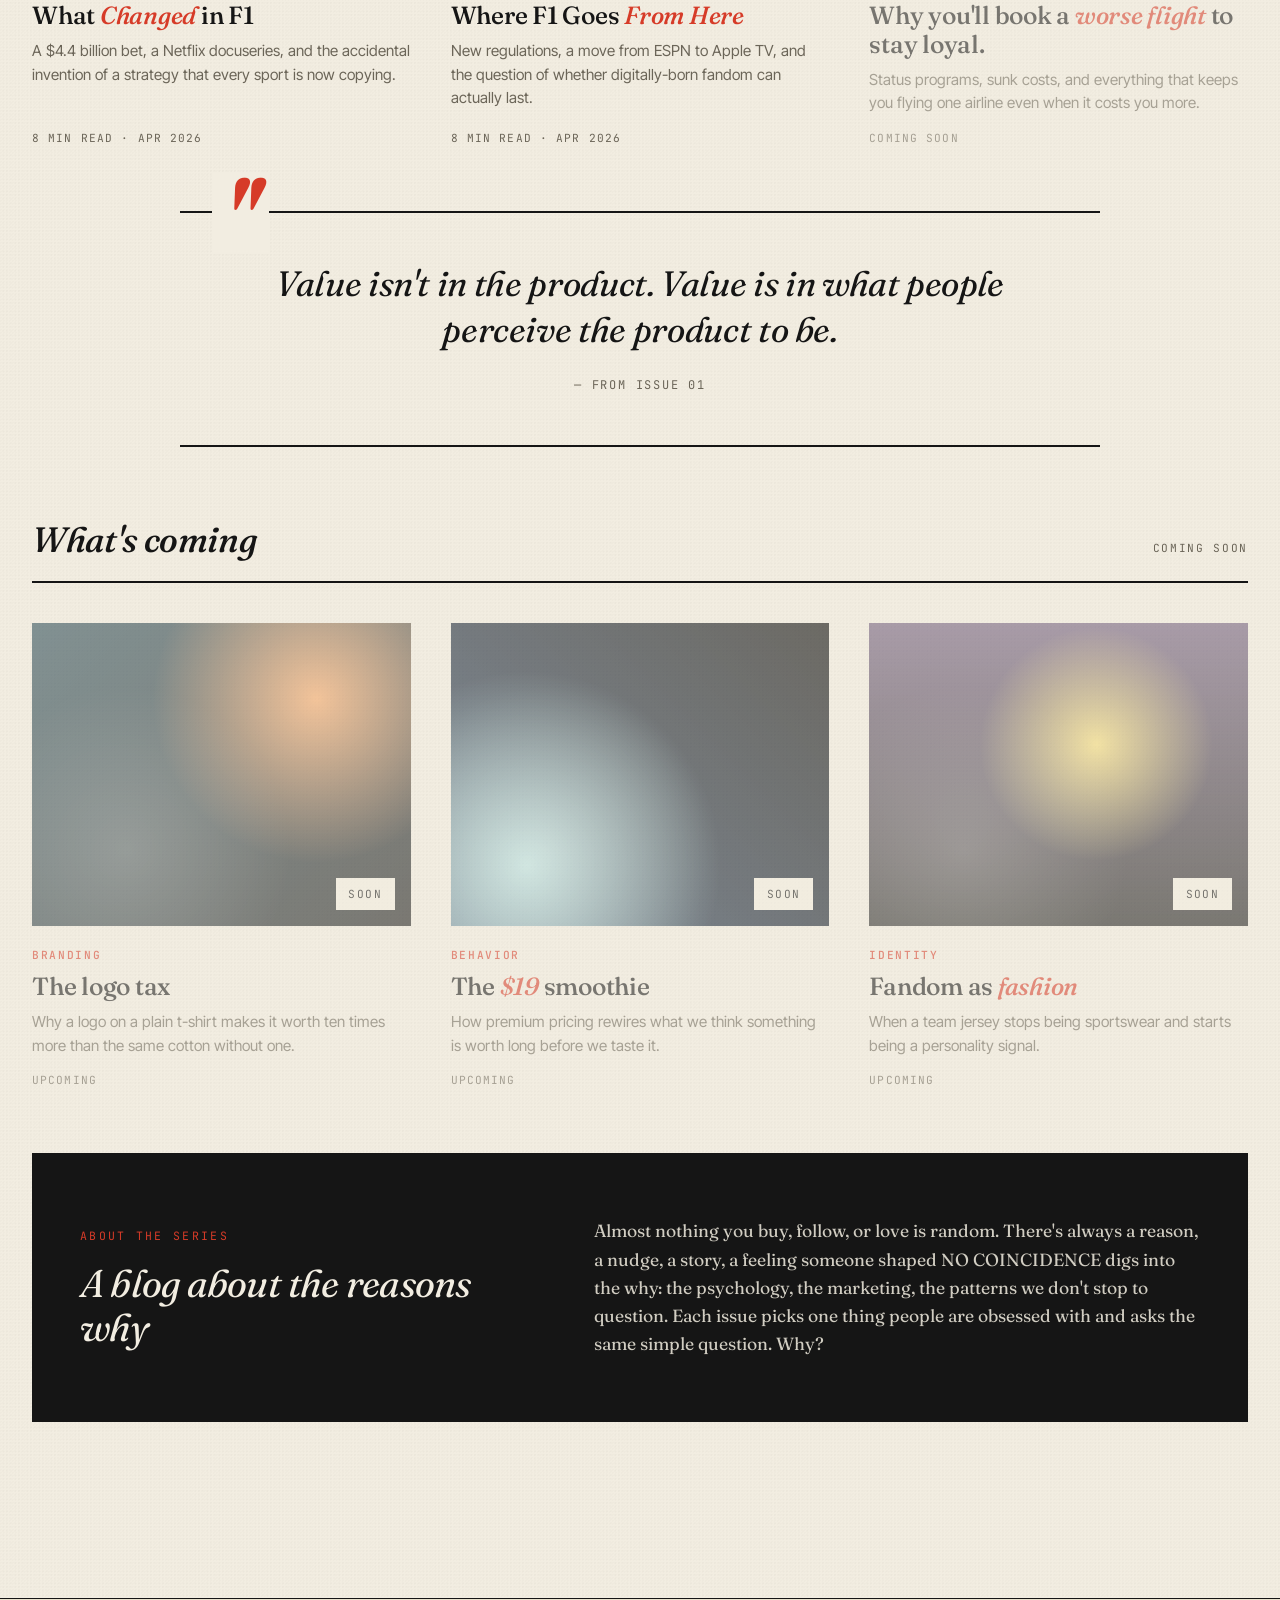
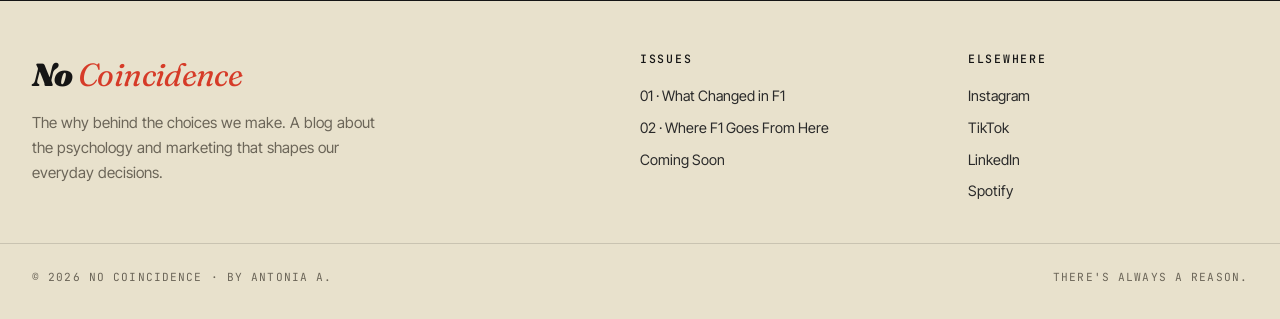
==== commit 32606c0d: "Update index.html" ====
--- a/index.html
+++ b/index.html
@@ -47,7 +47,7 @@
         <h2>What changed in <em>Formula 1</em>, and why your feed won't stop talking about it.</h2>
         <p class="dek">
           In less than a decade, a high-end European motorsport became one of the fastest-growing sports
-          in the US. A 22-year-old woman in Texas is now more likely to be a fan than a 55-year-old
+          in the U.S. A 22-year-old woman in Texas is now more likely to be a fan than a 55-year-old
           engineer in Monza. This is the story of how that happened, and why it wasn't an accident.
         </p>
         <div class="byline">
